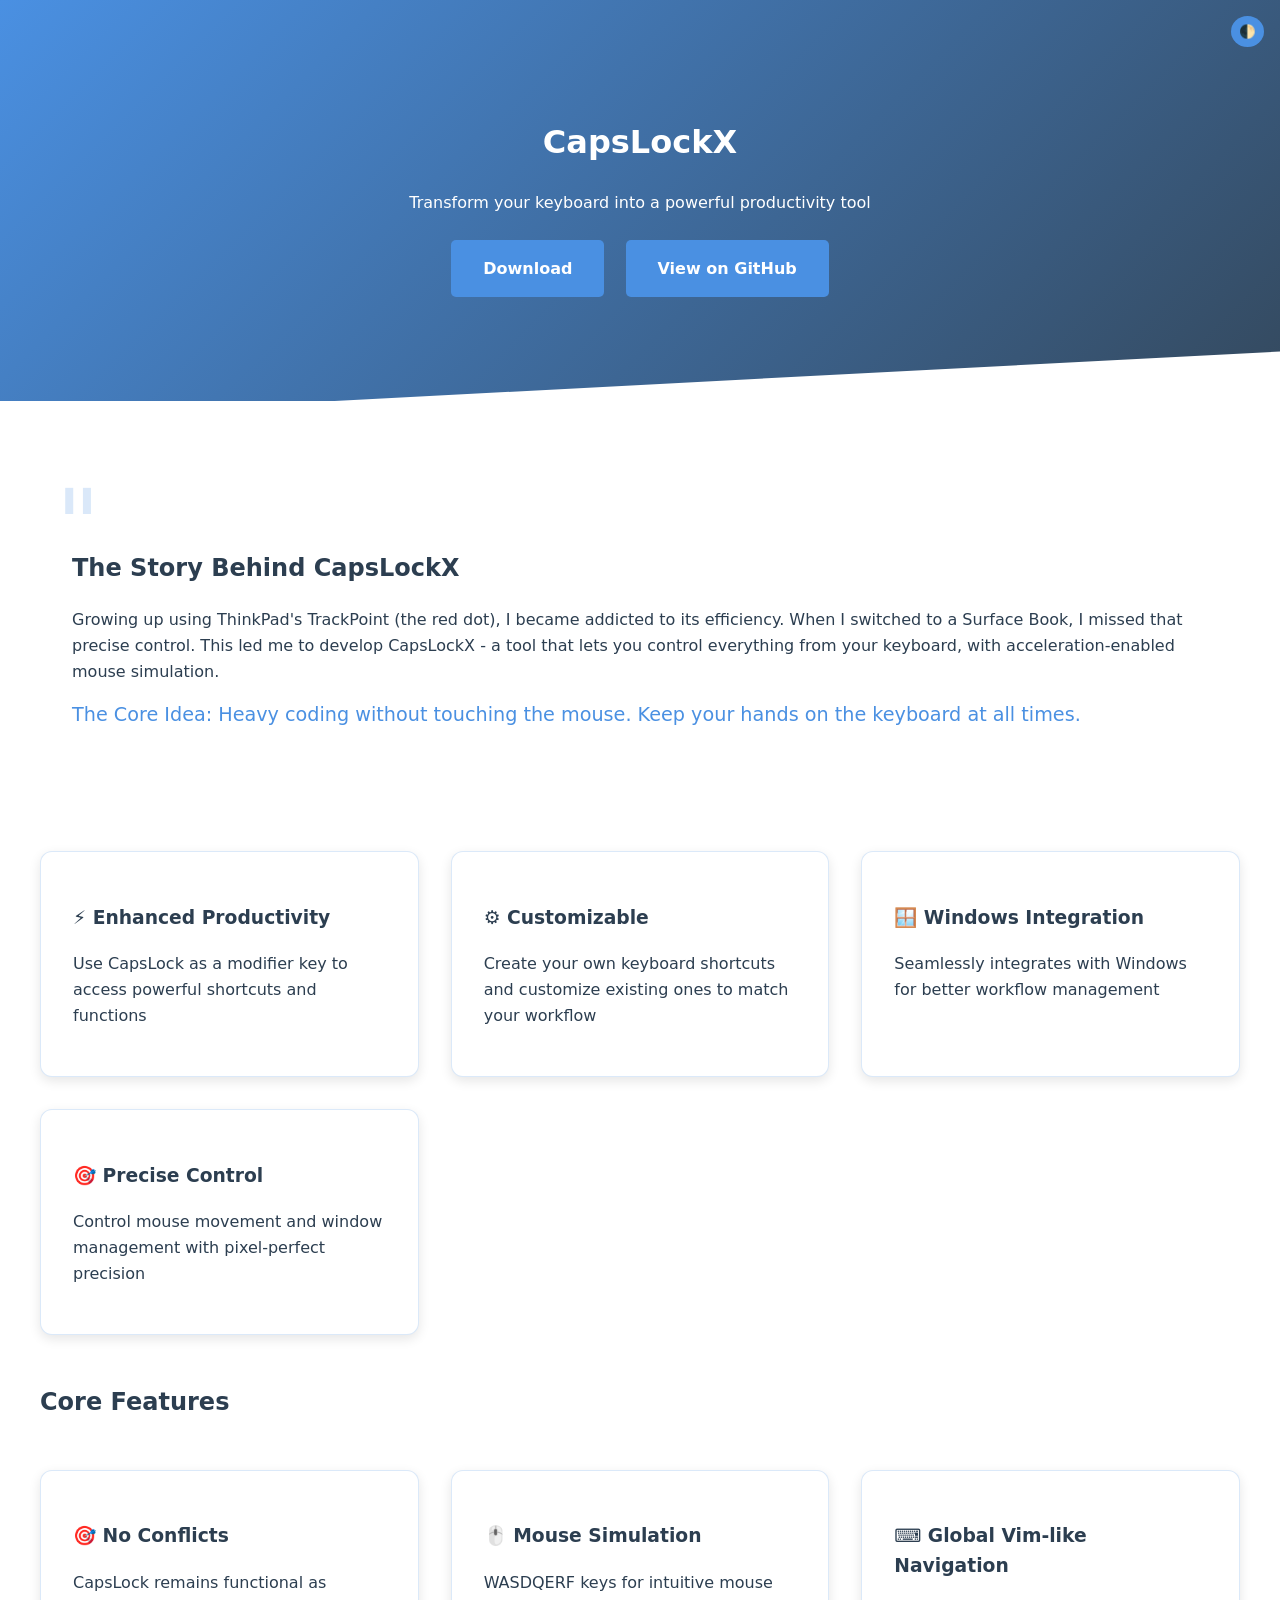
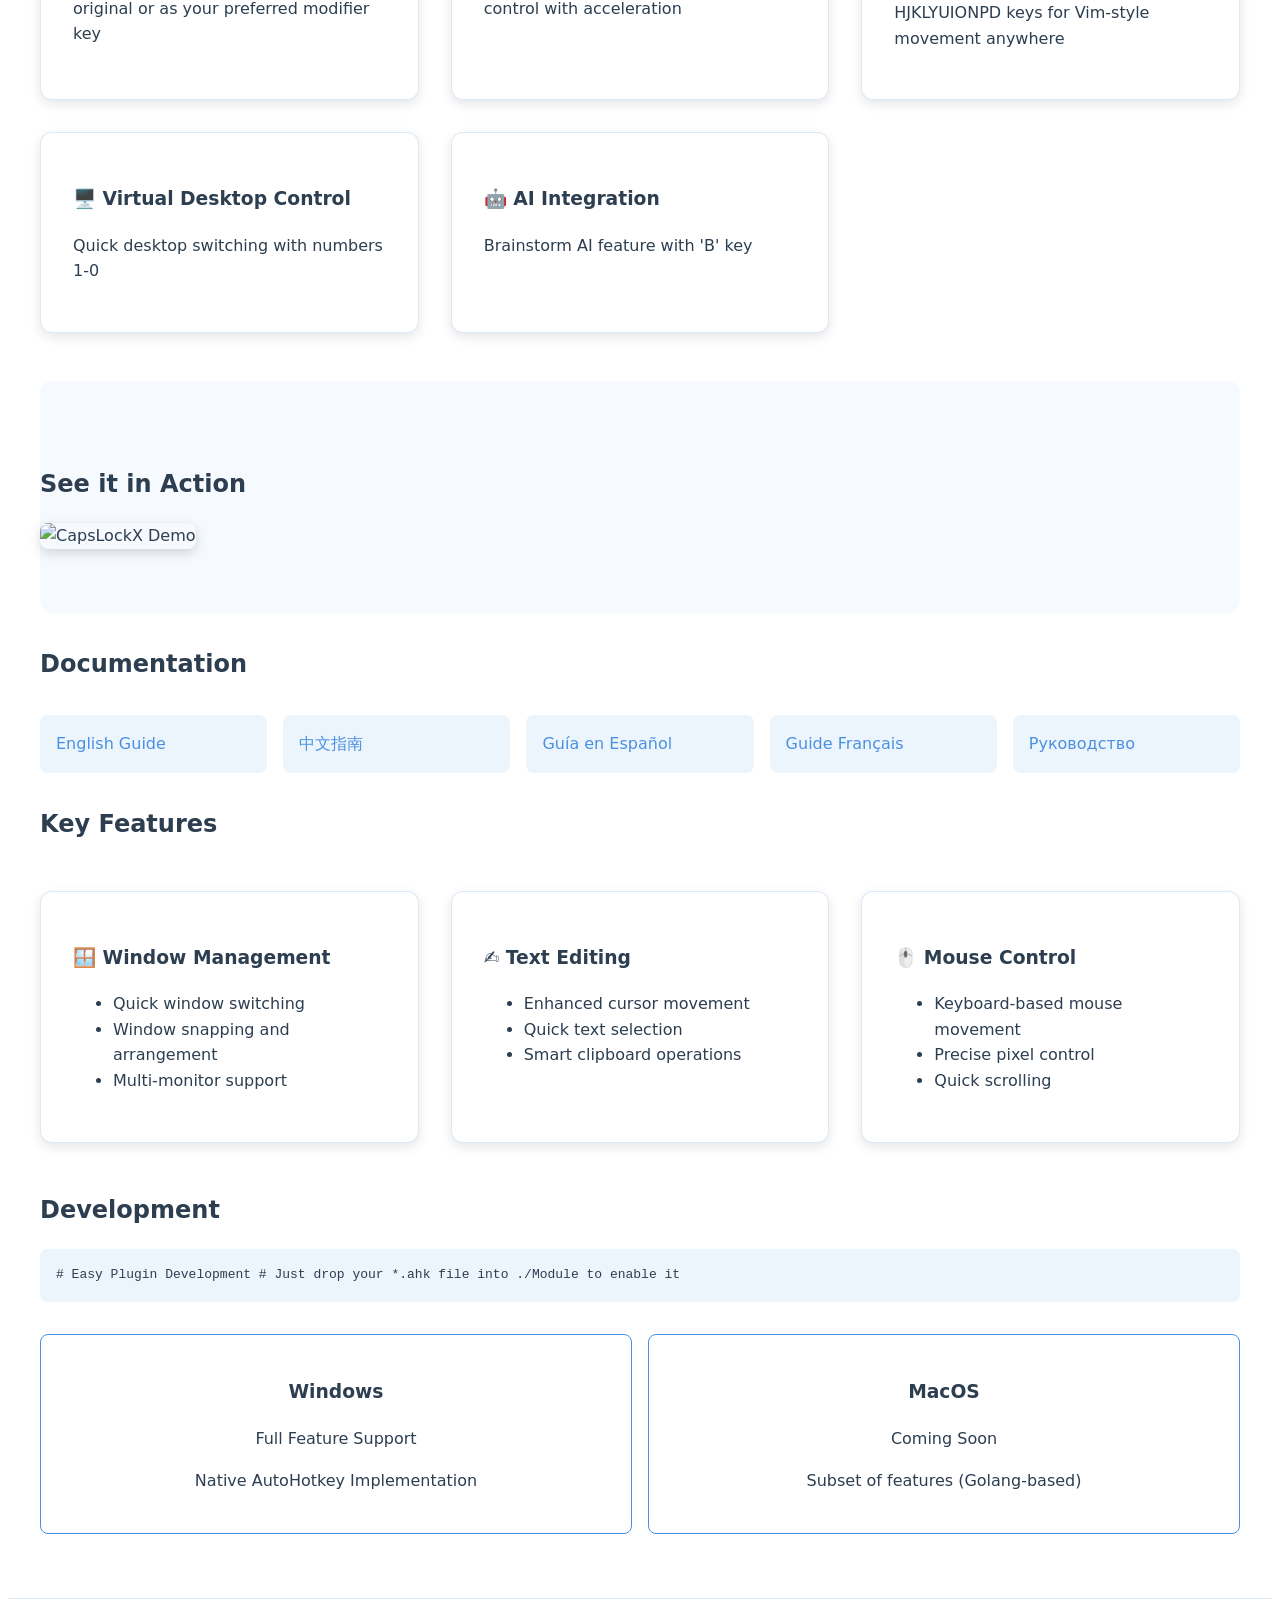
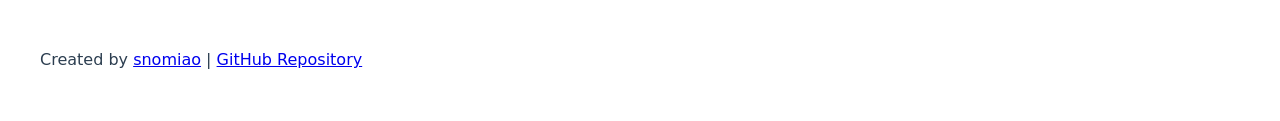
==== index.html @ 9474ce76 "fix(main): slide slide" ====
<!DOCTYPE html>
<html lang="en">
  <head>
    <meta charset="UTF-8" />
    <meta name="viewport" content="width=device-width, initial-scale=1.0" />
    <meta name="description" content="CapsLockX - Transform your keyboard into a powerful productivity tool. Window management, text editing, and mouse control shortcuts." />
    <meta name="keywords" content="CapsLockX, keyboard shortcuts, productivity tool, AutoHotkey, Windows automation" />
    <title>CapsLockX - Ultimate Keyboard Enhancement Tool</title>
    <style>
      :root {
        --primary-color: #4a90e2;
        --dark-color: #2c3e50;
        --light-bg: #ffffff;
        --dark-bg: #1a1a1a;
        --light-text: #2c3e50;
        --dark-text: #ffffff;
      }
      [data-theme="dark"] {
        --primary-color: #64b5f6;
        --bg-color: var(--dark-bg);
        --text-color: var(--dark-text);
      }
      [data-theme="light"] {
        --bg-color: var(--light-bg);
        --text-color: var(--light-text);
      }
      body {
        font-family: "Segoe UI", system-ui, sans-serif;
        line-height: 1.6;
        margin: 0;
        padding: 0;
        color: var(--text-color);
        background: var(--bg-color);
        transition: background-color 0.3s, color 0.3s;
      }
      .theme-toggle {
        position: fixed;
        top: 1rem;
        right: 1rem;
        padding: 0.5rem;
        border-radius: 50%;
        background: var(--primary-color);
        border: none;
        cursor: pointer;
        z-index: 100;
      }
      .hero {
        background: linear-gradient(135deg, var(--primary-color), #34495e);
        color: white;
        padding: 6rem 2rem;
        text-align: center;
        position: relative;
        overflow: hidden;
      }
      .hero::after {
        content: "";
        position: absolute;
        bottom: -5rem;
        left: 0;
        width: 100%;
        height: 6rem;
        background: var(--bg-color);
        transform: skewY(-3deg);
      }
      .container {
        max-width: 1200px;
        margin: 0 auto;
        padding: 2rem;
      }
      .features {
        display: grid;
        grid-template-columns: repeat(auto-fit, minmax(280px, 1fr));
        gap: 2rem;
        margin: 3rem 0;
      }
      .feature-card {
        padding: 2rem;
        border-radius: 12px;
        box-shadow: 0 4px 12px rgba(0, 0, 0, 0.1);
        transition: transform 0.3s ease, box-shadow 0.3s ease;
        background: var(--bg-color);
        border: 1px solid rgba(74, 144, 226, 0.2);
      }
      .feature-card:hover {
        transform: translateY(-5px);
        box-shadow: 0 8px 24px rgba(0, 0, 0, 0.15);
      }
      .cta-button {
        display: inline-block;
        padding: 1rem 2rem;
        background: var(--primary-color);
        color: white;
        text-decoration: none;
        border-radius: 5px;
        font-weight: bold;
        transition: all 0.3s ease;
        margin: 0.5rem;
      }
      .cta-button:hover {
        background: #357abd;
        transform: translateY(-2px);
      }
      .demo-section {
        padding: 4rem 0;
        background: rgba(74, 144, 226, 0.05);
        border-radius: 12px;
        margin: 2rem 0;
      }
      .demo-video {
        max-width: 100%;
        border-radius: 8px;
        box-shadow: 0 4px 12px rgba(0, 0, 0, 0.15);
      }
      .documentation-grid {
        display: grid;
        grid-template-columns: repeat(auto-fit, minmax(200px, 1fr));
        gap: 1rem;
        margin: 2rem 0;
      }
      .doc-link {
        padding: 1rem;
        border-radius: 8px;
        background: rgba(74, 144, 226, 0.1);
        text-decoration: none;
        color: var(--primary-color);
        transition: background 0.3s ease;
      }
      .doc-link:hover {
        background: rgba(74, 144, 226, 0.2);
      }
      footer {
        margin-top: 4rem;
        padding: 2rem 0;
        border-top: 1px solid rgba(74, 144, 226, 0.2);
      }
      @media (max-width: 768px) {
        .hero {
          padding: 4rem 1rem;
        }
        .features {
          grid-template-columns: 1fr;
        }
      }
      .slides-container {
        position: relative;
        height: 100vh;
        overflow: hidden;
        scroll-snap-type: y mandatory;
      }
      
      .slide {
        height: 100vh;
        scroll-snap-align: start;
        display: flex;
        flex-direction: column;
        justify-content: center;
        align-items: center;
        padding: 2rem;
        position: relative;
      }
      
      .story-section {
        background: var(--bg-color);
        padding: 4rem 2rem;
        border-radius: 12px;
        margin: 2rem 0;
        position: relative;
      }
      
      .story-section::before {
        content: '"';
        font-size: 6rem;
        position: absolute;
        top: -1rem;
        left: 1rem;
        color: var(--primary-color);
        opacity: 0.2;
      }

      .platform-support {
        display: grid;
        grid-template-columns: repeat(auto-fit, minmax(200px, 1fr));
        gap: 1rem;
        margin: 2rem 0;
      }

      .platform-card {
        padding: 1.5rem;
        border-radius: 8px;
        border: 1px solid var(--primary-color);
        text-align: center;
      }

      .feature-highlight {
        font-size: 1.2rem;
        color: var(--primary-color);
        margin: 0.5rem 0;
      }

      .code-snippet {
        background: rgba(74, 144, 226, 0.1);
        padding: 1rem;
        border-radius: 8px;
        font-family: monospace;
        margin: 1rem 0;
      }
    </style>
  </head>
  <body data-theme="light">
    <button class="theme-toggle" onclick="toggleTheme()">🌓</button>
    
    <div class="hero">
      <h1>CapsLockX</h1>
      <p>Transform your keyboard into a powerful productivity tool</p>
      <div>
        <a href="https://github.com/snomiao/CapsLockX/releases/latest" class="cta-button">Download</a>
        <a href="https://github.com/snomiao/CapsLockX" class="cta-button">View on GitHub</a>
      </div>
    </div>

    <div class="container">
      <section class="story-section">
        <h2>The Story Behind CapsLockX</h2>
        <p>Growing up using ThinkPad's TrackPoint (the red dot), I became addicted to its efficiency. When I switched to a Surface Book, I missed that precise control. This led me to develop CapsLockX - a tool that lets you control everything from your keyboard, with acceleration-enabled mouse simulation.</p>
        <div class="feature-highlight">The Core Idea: Heavy coding without touching the mouse. Keep your hands on the keyboard at all times.</div>
      </section>

      <div class="features">
        <div class="feature-card">
          <h3>⚡ Enhanced Productivity</h3>
          <p>Use CapsLock as a modifier key to access powerful shortcuts and functions</p>
        </div>
        <div class="feature-card">
          <h3>⚙️ Customizable</h3>
          <p>Create your own keyboard shortcuts and customize existing ones to match your workflow</p>
        </div>
        <div class="feature-card">
          <h3>🪟 Windows Integration</h3>
          <p>Seamlessly integrates with Windows for better workflow management</p>
        </div>
        <div class="feature-card">
          <h3>🎯 Precise Control</h3>
          <p>Control mouse movement and window management with pixel-perfect precision</p>
        </div>
      </div>

      <section>
        <h2>Core Features</h2>
        <div class="features">
          <div class="feature-card">
            <h3>🎯 No Conflicts</h3>
            <p>CapsLock remains functional as original or as your preferred modifier key</p>
          </div>
          <div class="feature-card">
            <h3>🖱️ Mouse Simulation</h3>
            <p>WASDQERF keys for intuitive mouse control with acceleration</p>
          </div>
          <div class="feature-card">
            <h3>⌨️ Global Vim-like Navigation</h3>
            <p>HJKLYUIONPD keys for Vim-style movement anywhere</p>
          </div>
          <div class="feature-card">
            <h3>🖥️ Virtual Desktop Control</h3>
            <p>Quick desktop switching with numbers 1-0</p>
          </div>
          <div class="feature-card">
            <h3>🤖 AI Integration</h3>
            <p>Brainstorm AI feature with 'B' key</p>
          </div>
        </div>
      </section>

      <section class="demo-section">
        <h2>See it in Action</h2>
        <img src="Modules/02-插件-窗口增强_Alt+Tab+WASD管理窗口.gif" alt="CapsLockX Demo" class="demo-video">
      </section>

      <section>
        <h2>Documentation</h2>
        <div class="documentation-grid">
          <a href="docs/README.en.md" class="doc-link">English Guide</a>
          <a href="docs/README.zh.md" class="doc-link">中文指南</a>
          <a href="docs/README.es.md" class="doc-link">Guía en Español</a>
          <a href="docs/README.fr.md" class="doc-link">Guide Français</a>
          <a href="docs/README.ru.md" class="doc-link">Руководство</a>
        </div>
      </section>

      <section>
        <h2>Key Features</h2>
        <div class="features">
          <div class="feature-card">
            <h3>🪟 Window Management</h3>
            <ul>
              <li>Quick window switching</li>
              <li>Window snapping and arrangement</li>
              <li>Multi-monitor support</li>
            </ul>
          </div>
          <div class="feature-card">
            <h3>✍️ Text Editing</h3>
            <ul>
              <li>Enhanced cursor movement</li>
              <li>Quick text selection</li>
              <li>Smart clipboard operations</li>
            </ul>
          </div>
          <div class="feature-card">
            <h3>🖱️ Mouse Control</h3>
            <ul>
              <li>Keyboard-based mouse movement</li>
              <li>Precise pixel control</li>
              <li>Quick scrolling</li>
            </ul>
          </div>
        </div>
      </section>

      <section>
        <h2>Development</h2>
        <div class="code-snippet">
          # Easy Plugin Development
          # Just drop your *.ahk file into ./Module to enable it
        </div>
        
        <div class="platform-support">
          <div class="platform-card">
            <h3>Windows</h3>
            <p>Full Feature Support</p>
            <p>Native AutoHotkey Implementation</p>
          </div>
          <div class="platform-card">
            <h3>MacOS</h3>
            <p>Coming Soon</p>
            <p>Subset of features (Golang-based)</p>
          </div>
        </div>
      </section>
    </div>

    <footer class="container">
      <p>
        Created by <a href="https://github.com/snomiao">snomiao</a> |
        <a href="https://github.com/snomiao/CapsLockX">GitHub Repository</a>
      </p>
    </footer>

    <script>
      function toggleTheme() {
        const body = document.body;
        const currentTheme = body.getAttribute('data-theme');
        const newTheme = currentTheme === 'light' ? 'dark' : 'light';
        body.setAttribute('data-theme', newTheme);
      }

      // Add smooth scrolling for slide navigation
      document.querySelectorAll('a[href^="#"]').forEach(anchor => {
        anchor.addEventListener('click', function (e) {
          e.preventDefault();
          document.querySelector(this.getAttribute('href')).scrollIntoView({
            behavior: 'smooth'
          });
        });
      });
    </script>
  </body>
</html>
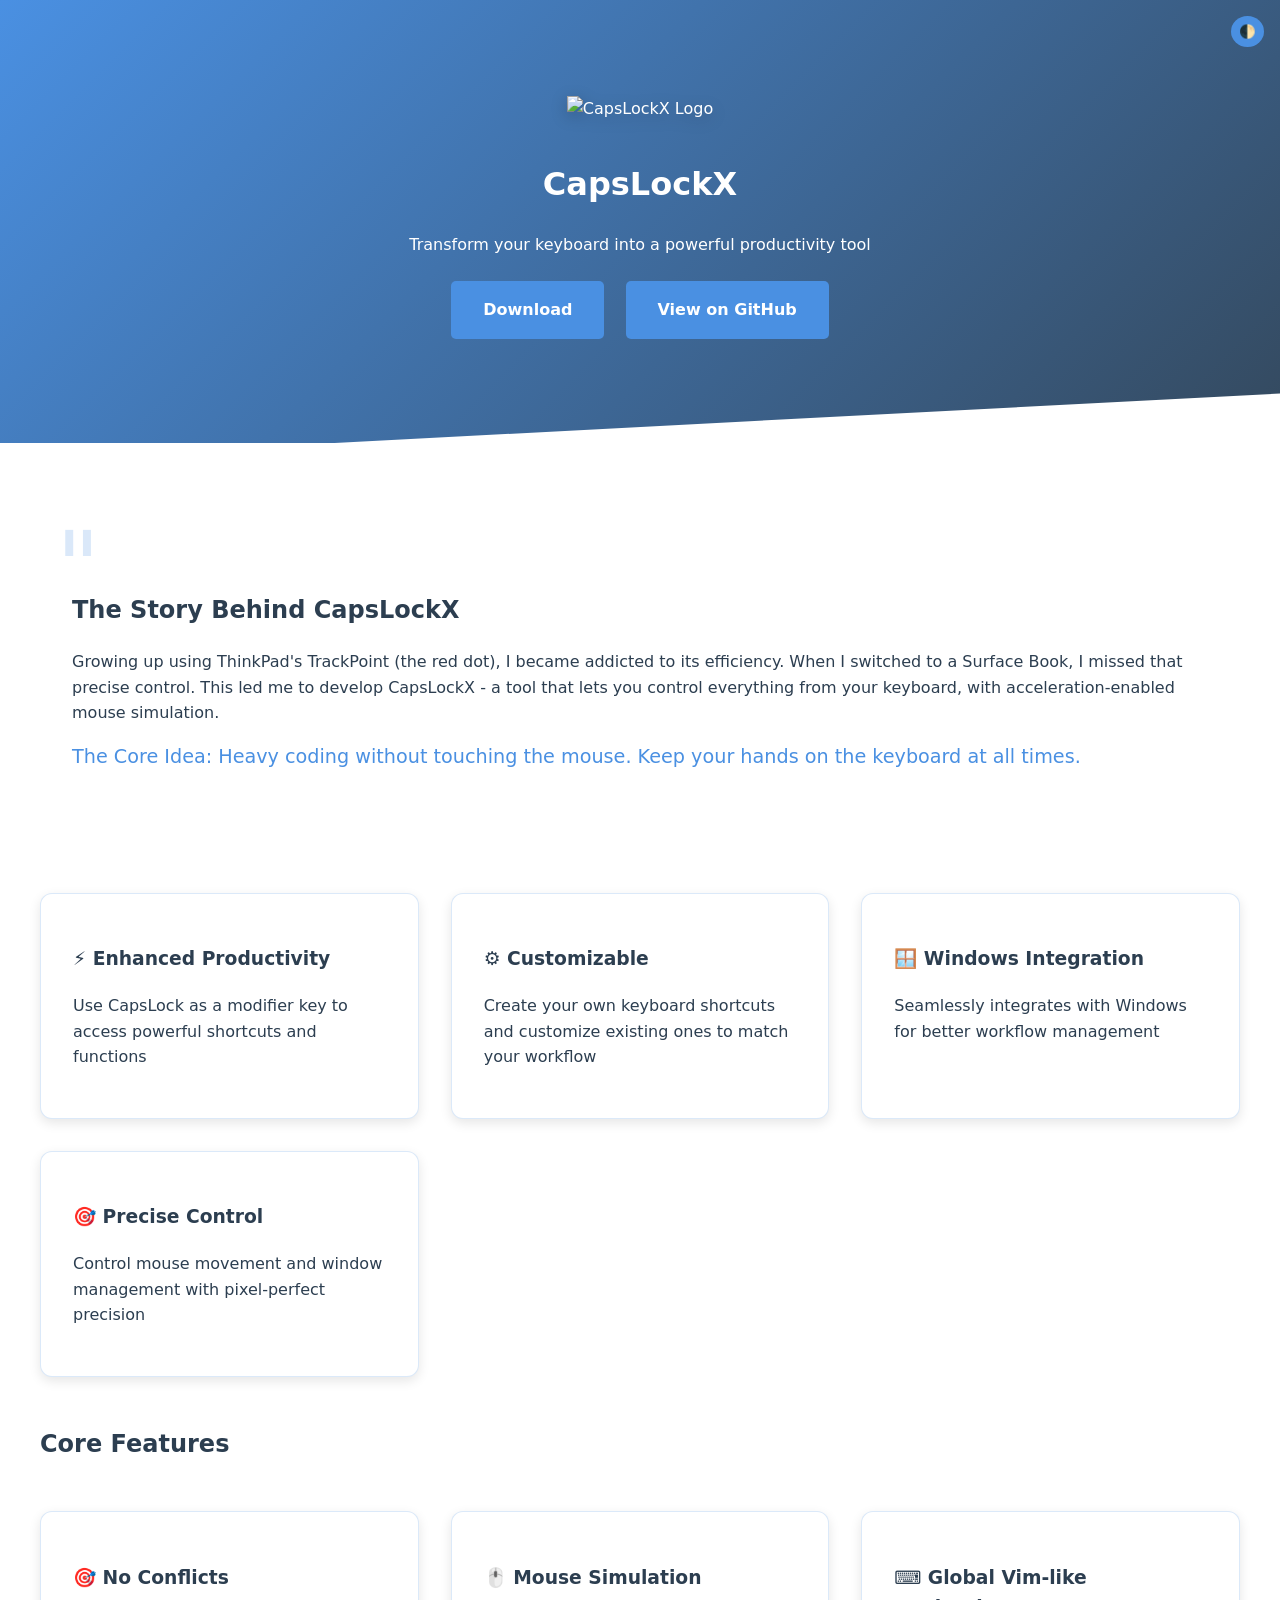
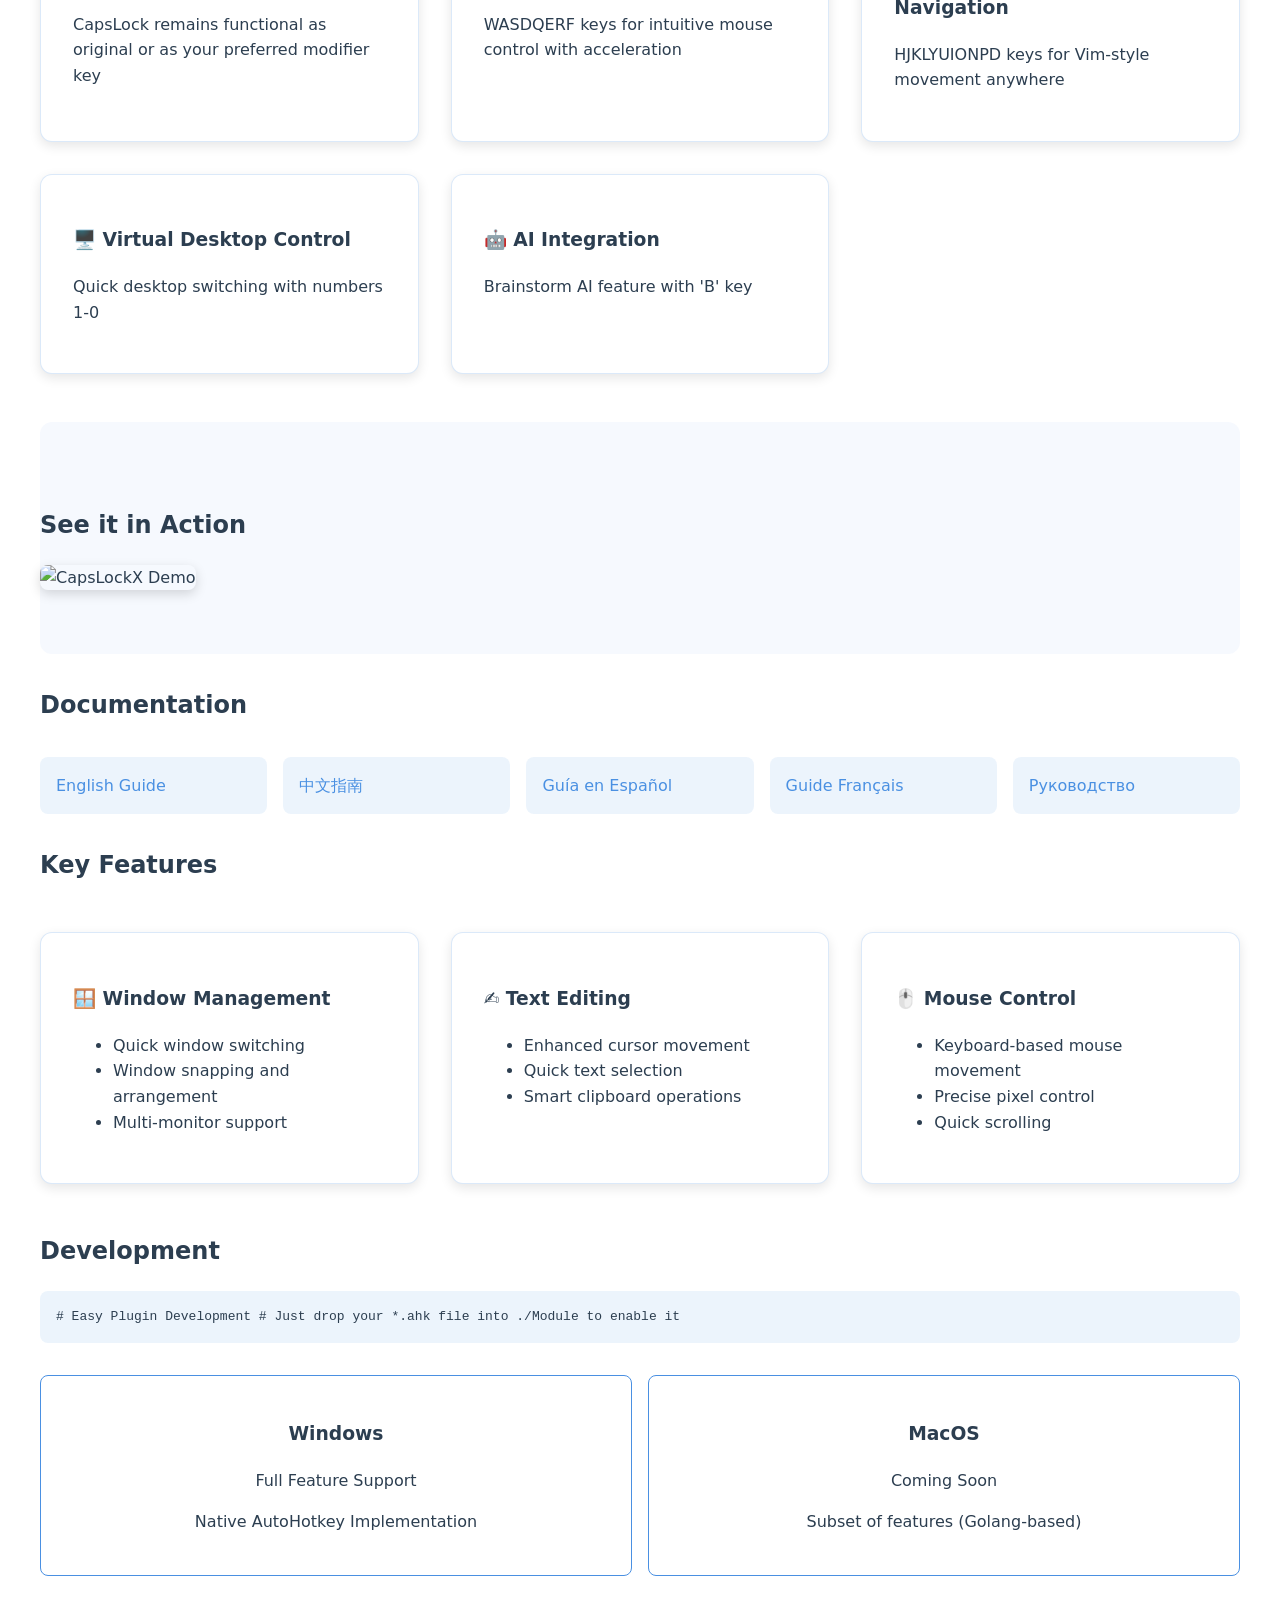
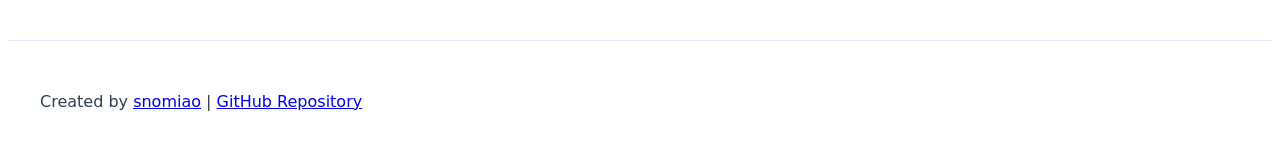
==== commit d43cdc27: "fix(main): add logo add logo" ====
--- a/index.html
+++ b/index.html
@@ -52,6 +52,16 @@
         position: relative;
         overflow: hidden;
       }
+      .hero-logo {
+        width: 120px;
+        height: 120px;
+        margin-bottom: 1rem;
+        filter: drop-shadow(0 4px 8px rgba(0, 0, 0, 0.2));
+        transition: transform 0.3s ease;
+      }
+      .hero-logo:hover {
+        transform: scale(1.1);
+      }
       .hero::after {
         content: "";
         position: absolute;
@@ -210,11 +220,12 @@
     <button class="theme-toggle" onclick="toggleTheme()">🌓</button>
     
     <div class="hero">
+      <img src="CapsLockX/Data/XIconBlue.png" alt="CapsLockX Logo" class="hero-logo">
       <h1>CapsLockX</h1>
       <p>Transform your keyboard into a powerful productivity tool</p>
       <div>
-        <a href="https://github.com/snomiao/CapsLockX/releases/latest" class="cta-button">Download</a>
-        <a href="https://github.com/snomiao/CapsLockX" class="cta-button">View on GitHub</a>
+        <a href="https://github.com/snolab/CapsLockX/releases/latest" class="cta-button">Download</a>
+        <a href="https://github.com/snolab/CapsLockX" class="cta-button">View on GitHub</a>
       </div>
     </div>
 
@@ -278,11 +289,11 @@
       <section>
         <h2>Documentation</h2>
         <div class="documentation-grid">
-          <a href="docs/README.en.md" class="doc-link">English Guide</a>
-          <a href="docs/README.zh.md" class="doc-link">中文指南</a>
-          <a href="docs/README.es.md" class="doc-link">Guía en Español</a>
-          <a href="docs/README.fr.md" class="doc-link">Guide Français</a>
-          <a href="docs/README.ru.md" class="doc-link">Руководство</a>
+          <a href="https://snolab.github.io/CapsLockX/#/./README.en" class="doc-link">English Guide</a>
+          <a href="https://snolab.github.io/CapsLockX/#/./README.zh" class="doc-link">中文指南</a>
+          <a href="https://snolab.github.io/CapsLockX/#/./README.es" class="doc-link">Guía en Español</a>
+          <a href="https://snolab.github.io/CapsLockX/#/./README.fr" class="doc-link">Guide Français</a>
+          <a href="https://snolab.github.io/CapsLockX/#/./README.ru" class="doc-link">Руководство</a>
         </div>
       </section>
 
@@ -341,7 +352,7 @@
     <footer class="container">
       <p>
         Created by <a href="https://github.com/snomiao">snomiao</a> |
-        <a href="https://github.com/snomiao/CapsLockX">GitHub Repository</a>
+        <a href="https://github.com/snolab/CapsLockX">GitHub Repository</a>
       </p>
     </footer>
 
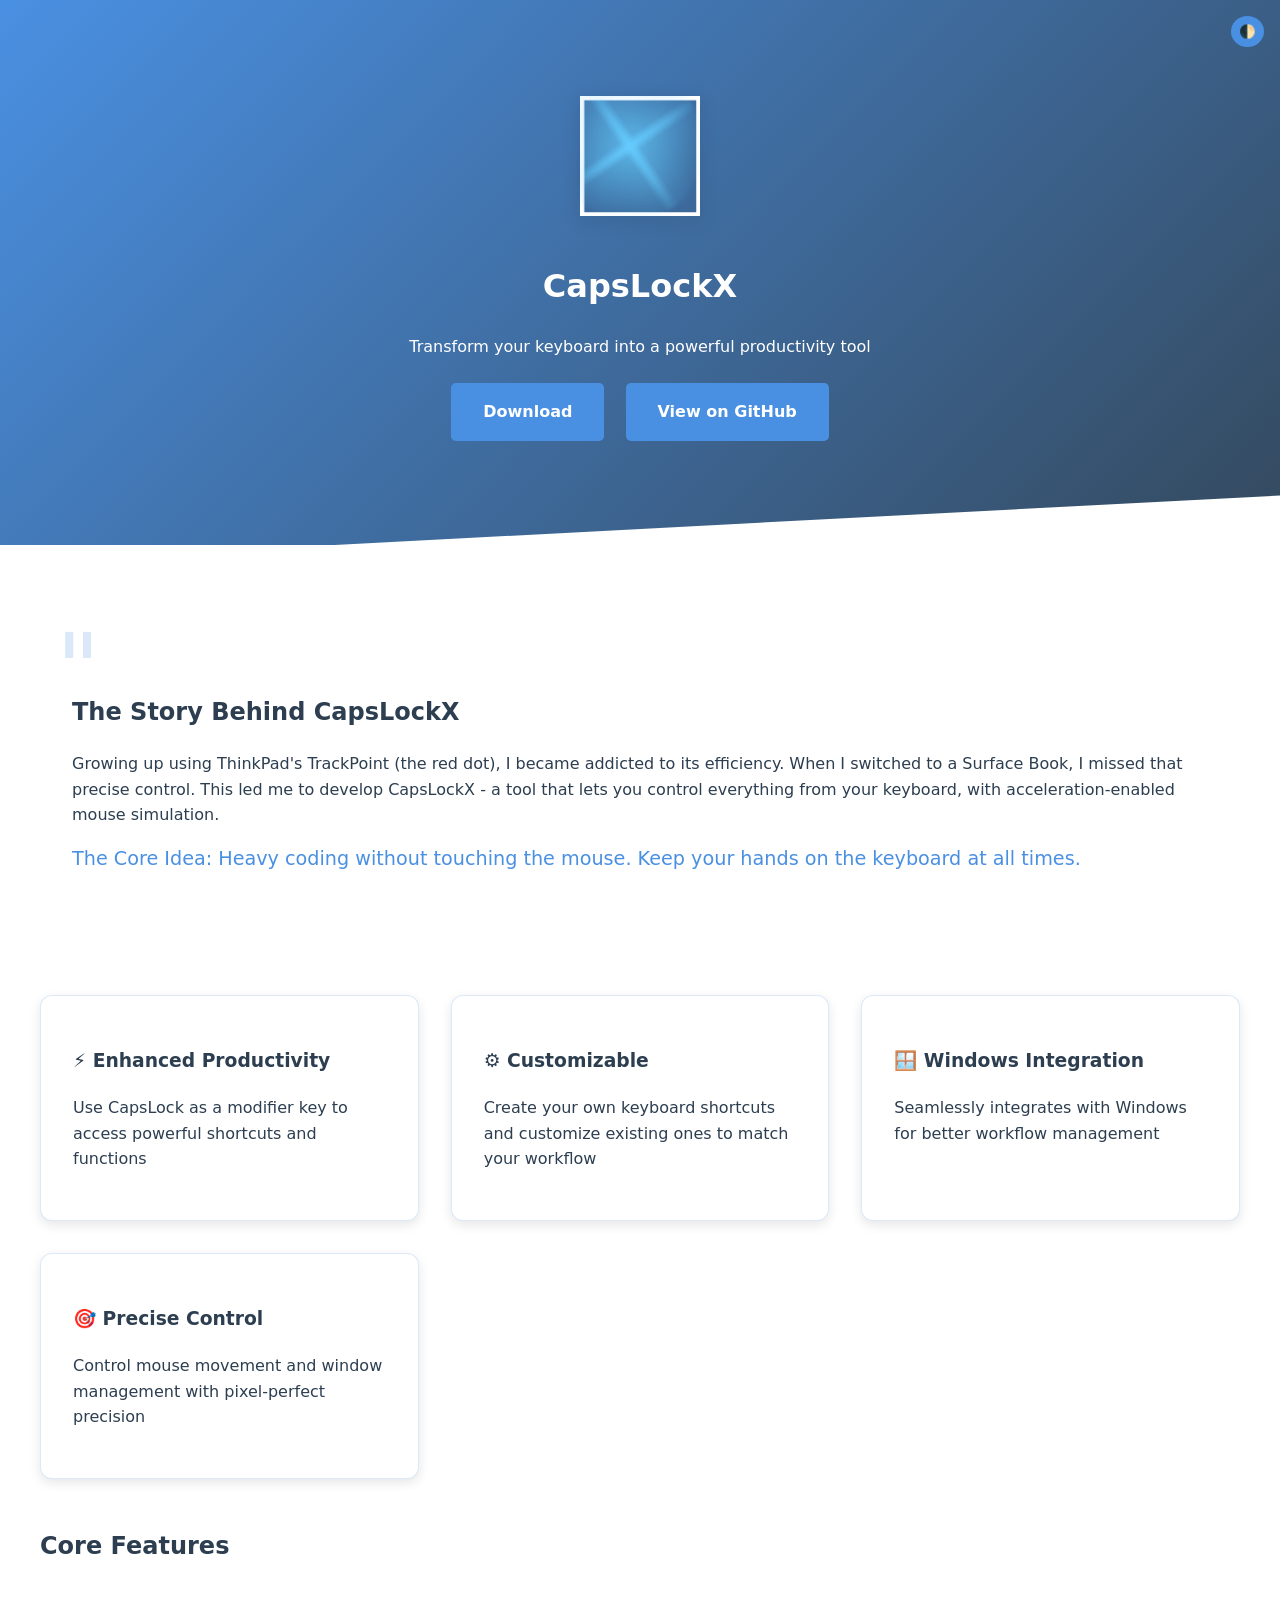
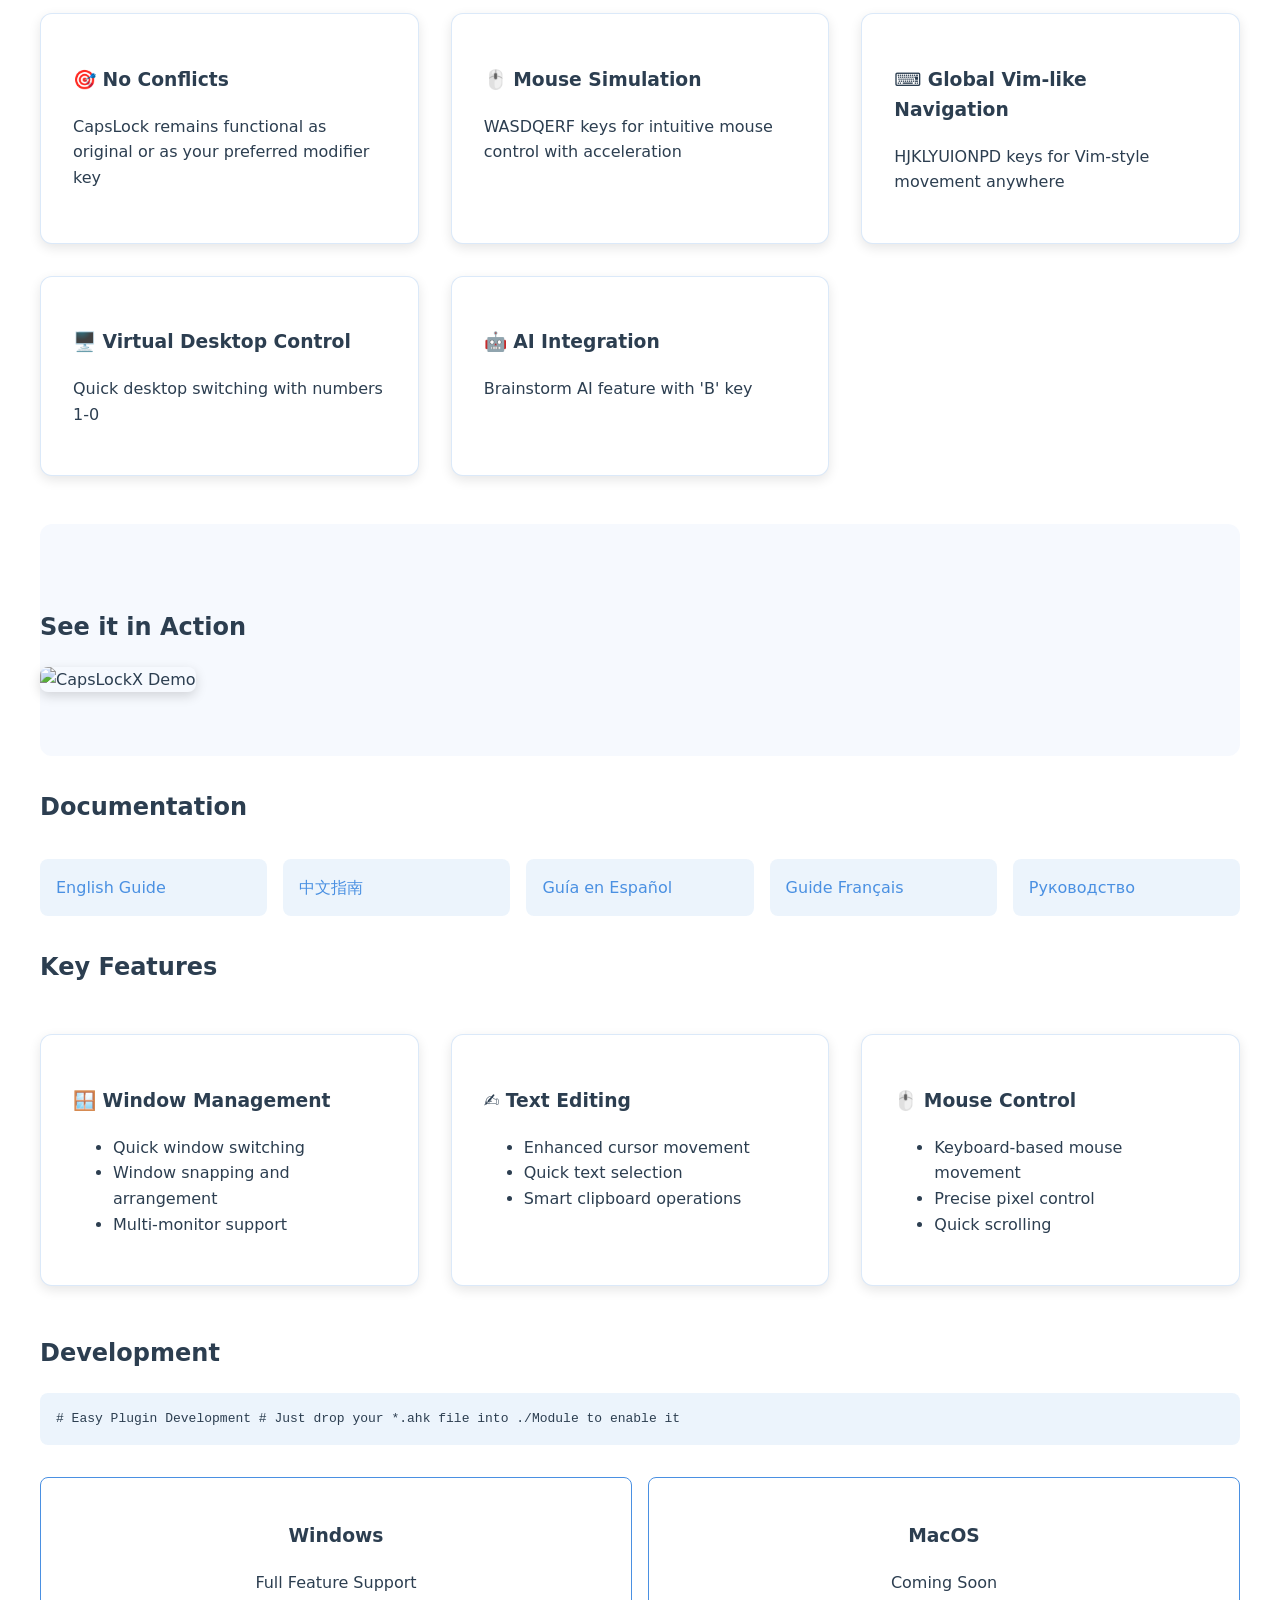
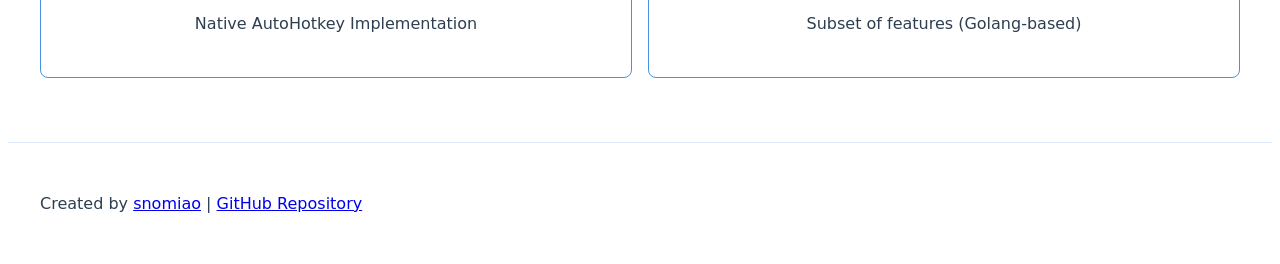
==== commit 003478ef: "use favicon.png" ====
--- a/index.html
+++ b/index.html
@@ -6,6 +6,7 @@
     <meta name="description" content="CapsLockX - Transform your keyboard into a powerful productivity tool. Window management, text editing, and mouse control shortcuts." />
     <meta name="keywords" content="CapsLockX, keyboard shortcuts, productivity tool, AutoHotkey, Windows automation" />
     <title>CapsLockX - Ultimate Keyboard Enhancement Tool</title>
+    <link rel="icon" type="image/png" href="favicon.png" />
     <style>
       :root {
         --primary-color: #4a90e2;
@@ -220,7 +221,7 @@
     <button class="theme-toggle" onclick="toggleTheme()">🌓</button>
     
     <div class="hero">
-      <img src="CapsLockX/Data/XIconBlue.png" alt="CapsLockX Logo" class="hero-logo">
+      <img src="favicon.png" alt="CapsLockX Logo" class="hero-logo">
       <h1>CapsLockX</h1>
       <p>Transform your keyboard into a powerful productivity tool</p>
       <div>
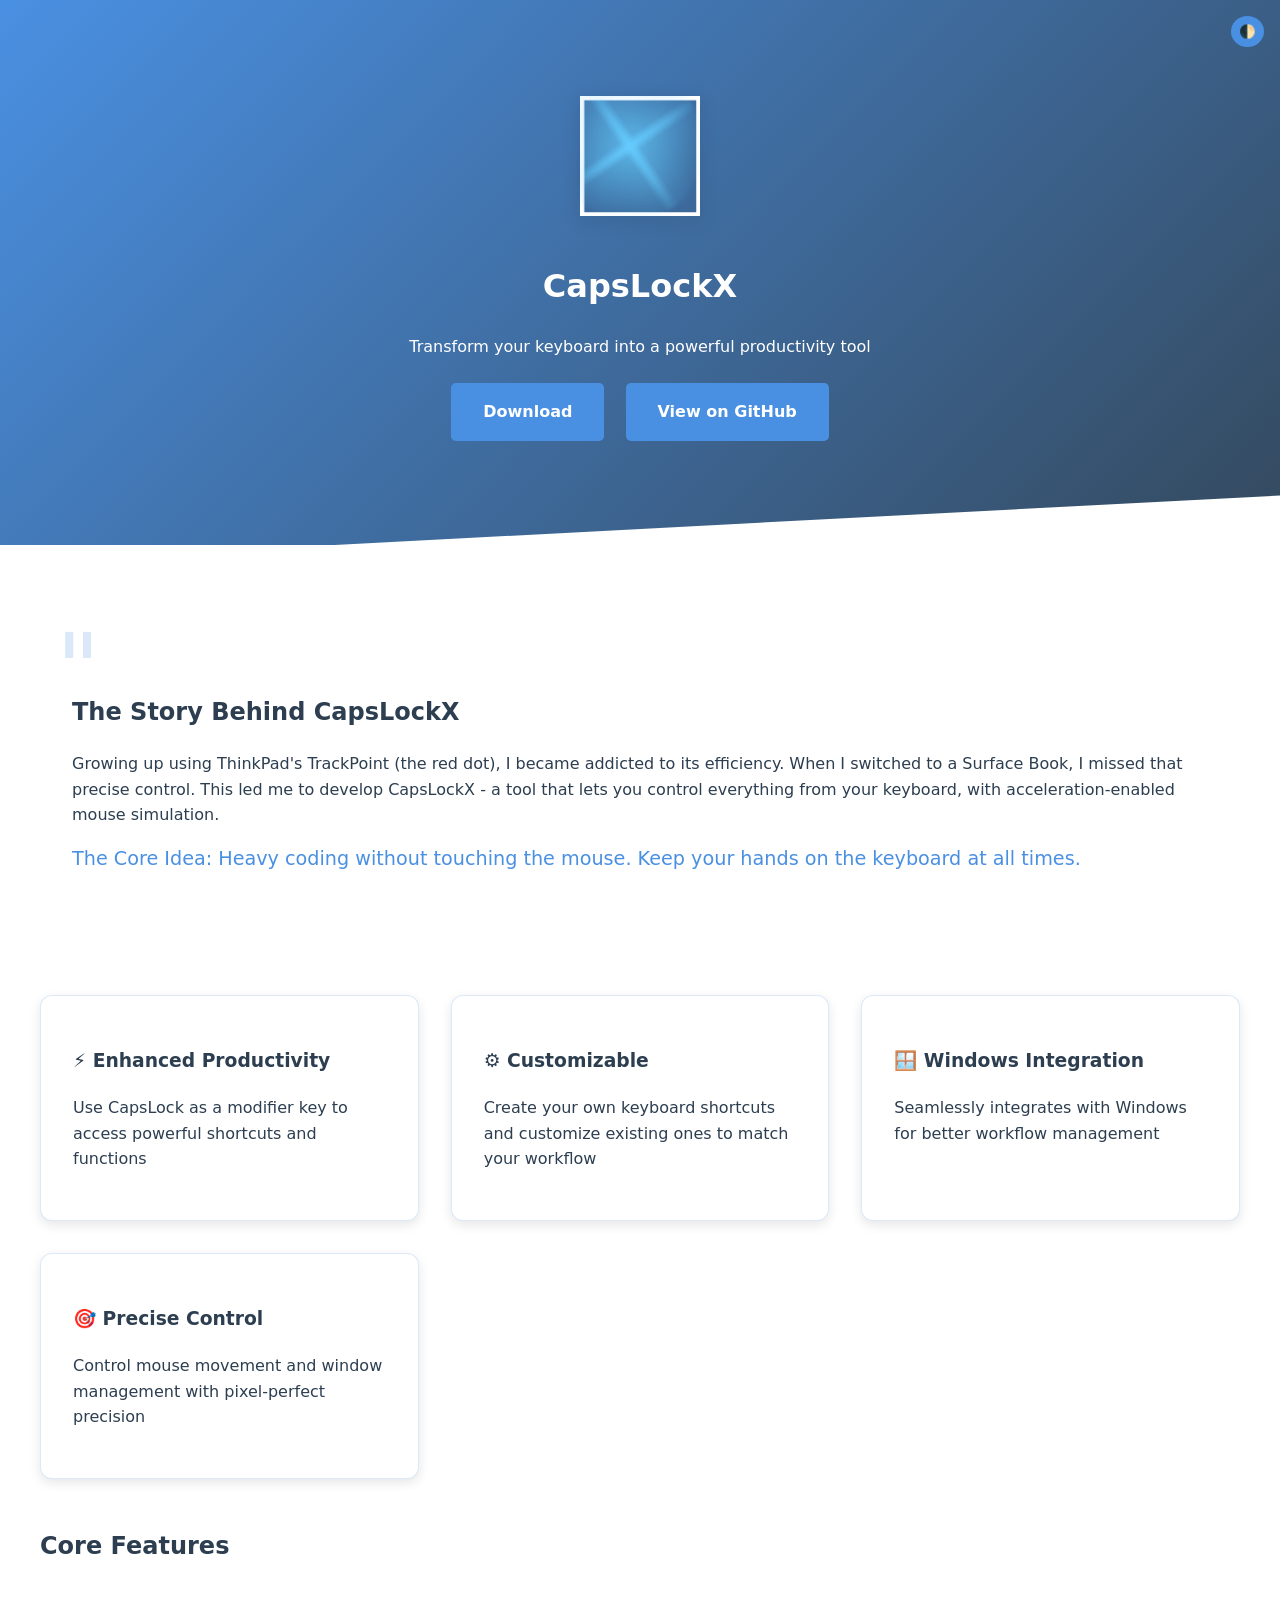
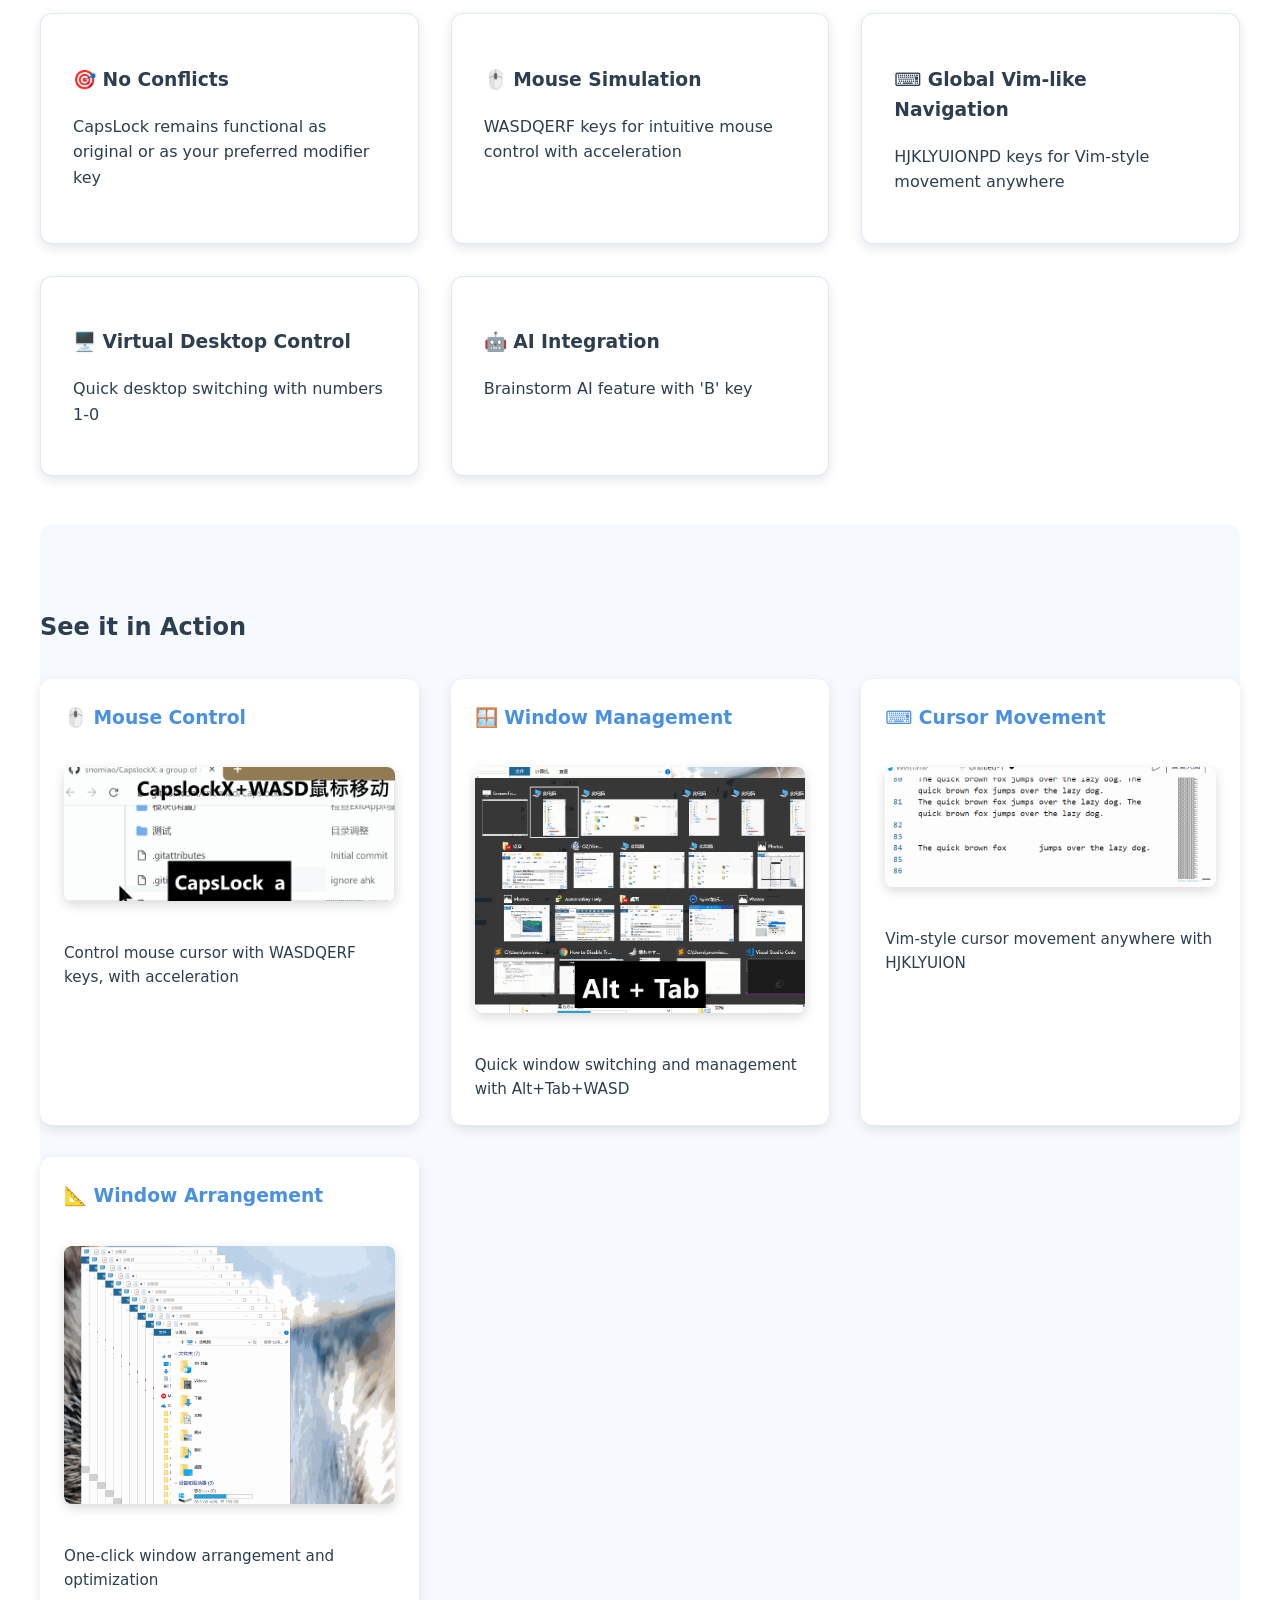
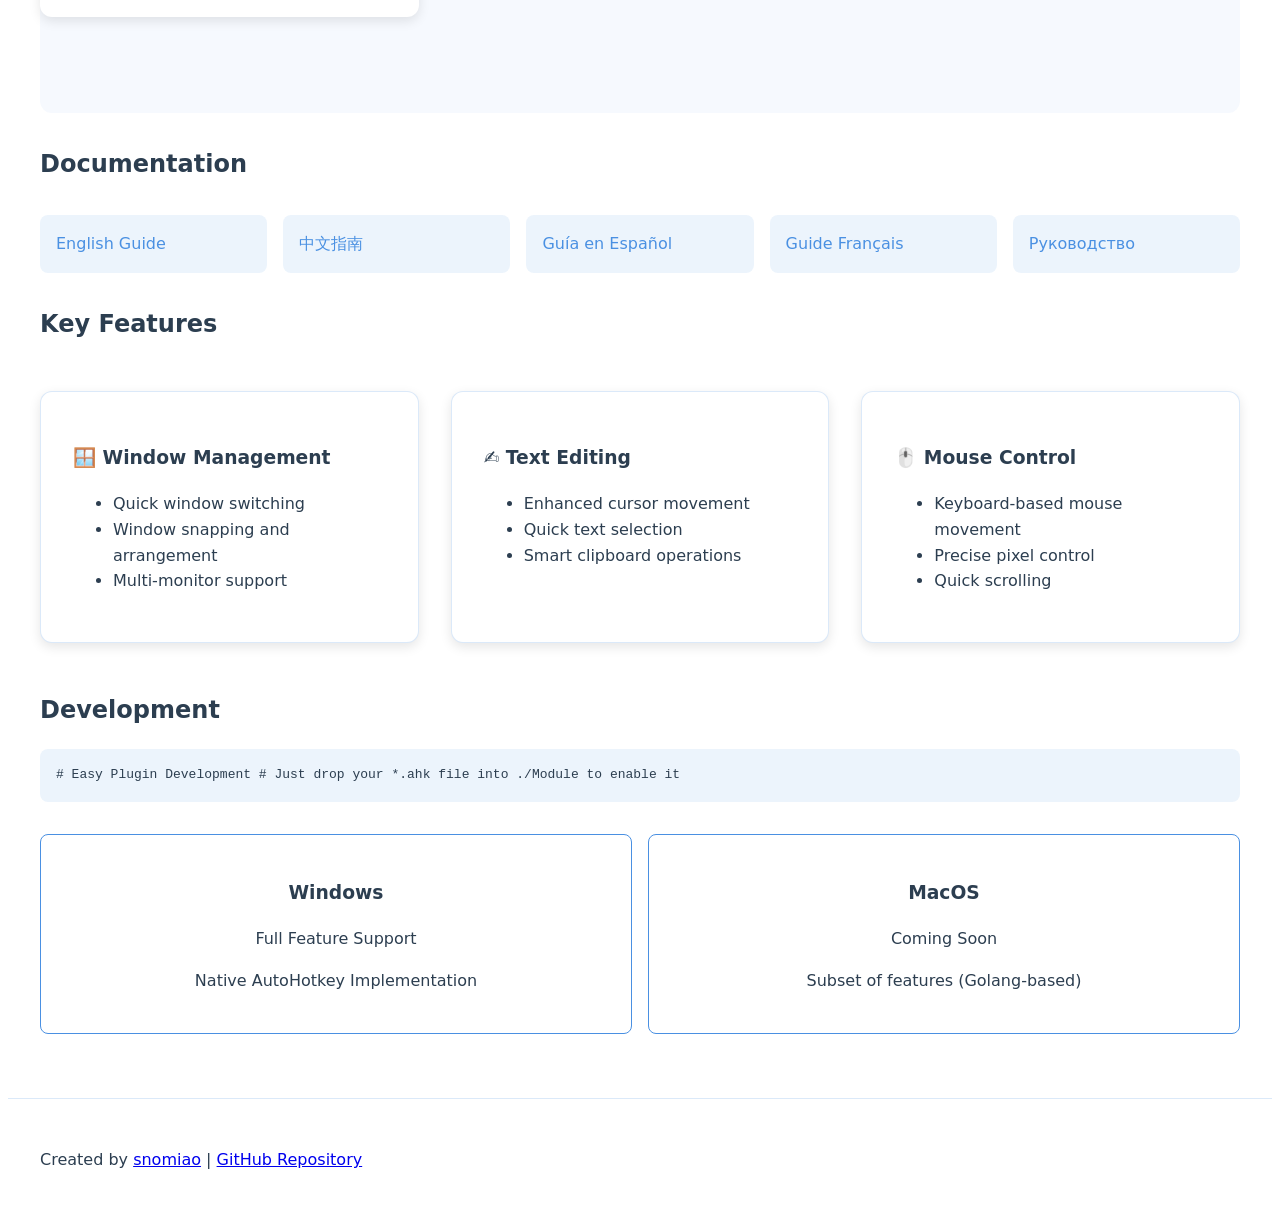
==== commit a3e6063b: "fix(main): gifs gifs" ====
--- a/index.html
+++ b/index.html
@@ -117,10 +117,31 @@
         border-radius: 12px;
         margin: 2rem 0;
       }
+      .demo-grid {
+        display: grid;
+        grid-template-columns: repeat(auto-fit, minmax(300px, 1fr));
+        gap: 2rem;
+        margin: 2rem 0;
+      }
+      .demo-item {
+        background: var(--bg-color);
+        padding: 1.5rem;
+        border-radius: 12px;
+        box-shadow: 0 4px 12px rgba(0, 0, 0, 0.1);
+      }
+      .demo-item h3 {
+        margin-top: 0;
+        color: var(--primary-color);
+      }
       .demo-video {
-        max-width: 100%;
+        width: 100%;
         border-radius: 8px;
         box-shadow: 0 4px 12px rgba(0, 0, 0, 0.15);
+        margin: 1rem 0;
+      }
+      .demo-item p {
+        margin: 1rem 0 0;
+        font-size: 0.95rem;
       }
       .documentation-grid {
         display: grid;
@@ -284,7 +305,28 @@
 
       <section class="demo-section">
         <h2>See it in Action</h2>
-        <img src="Modules/02-插件-窗口增强_Alt+Tab+WASD管理窗口.gif" alt="CapsLockX Demo" class="demo-video">
+        <div class="demo-grid">
+          <div class="demo-item">
+            <h3>🖱️ Mouse Control</h3>
+            <img src="mouse-control.gif" alt="Mouse Control Demo" class="demo-video" loading="lazy">
+            <p>Control mouse cursor with WASDQERF keys, with acceleration</p>
+          </div>
+          <div class="demo-item">
+            <h3>🪟 Window Management</h3>
+            <img src="window-management.gif" alt="Window Management Demo" class="demo-video" loading="lazy">
+            <p>Quick window switching and management with Alt+Tab+WASD</p>
+          </div>
+          <div class="demo-item">
+            <h3>⌨️ Cursor Movement</h3>
+            <img src="cursor-movement.gif" alt="Cursor Movement Demo" class="demo-video" loading="lazy">
+            <p>Vim-style cursor movement anywhere with HJKLYUION</p>
+          </div>
+          <div class="demo-item">
+            <h3>📐 Window Arrangement</h3>
+            <img src="window-arrange.gif" alt="Window Arrangement Demo" class="demo-video" loading="lazy">
+            <p>One-click window arrangement and optimization</p>
+          </div>
+        </div>
       </section>
 
       <section>
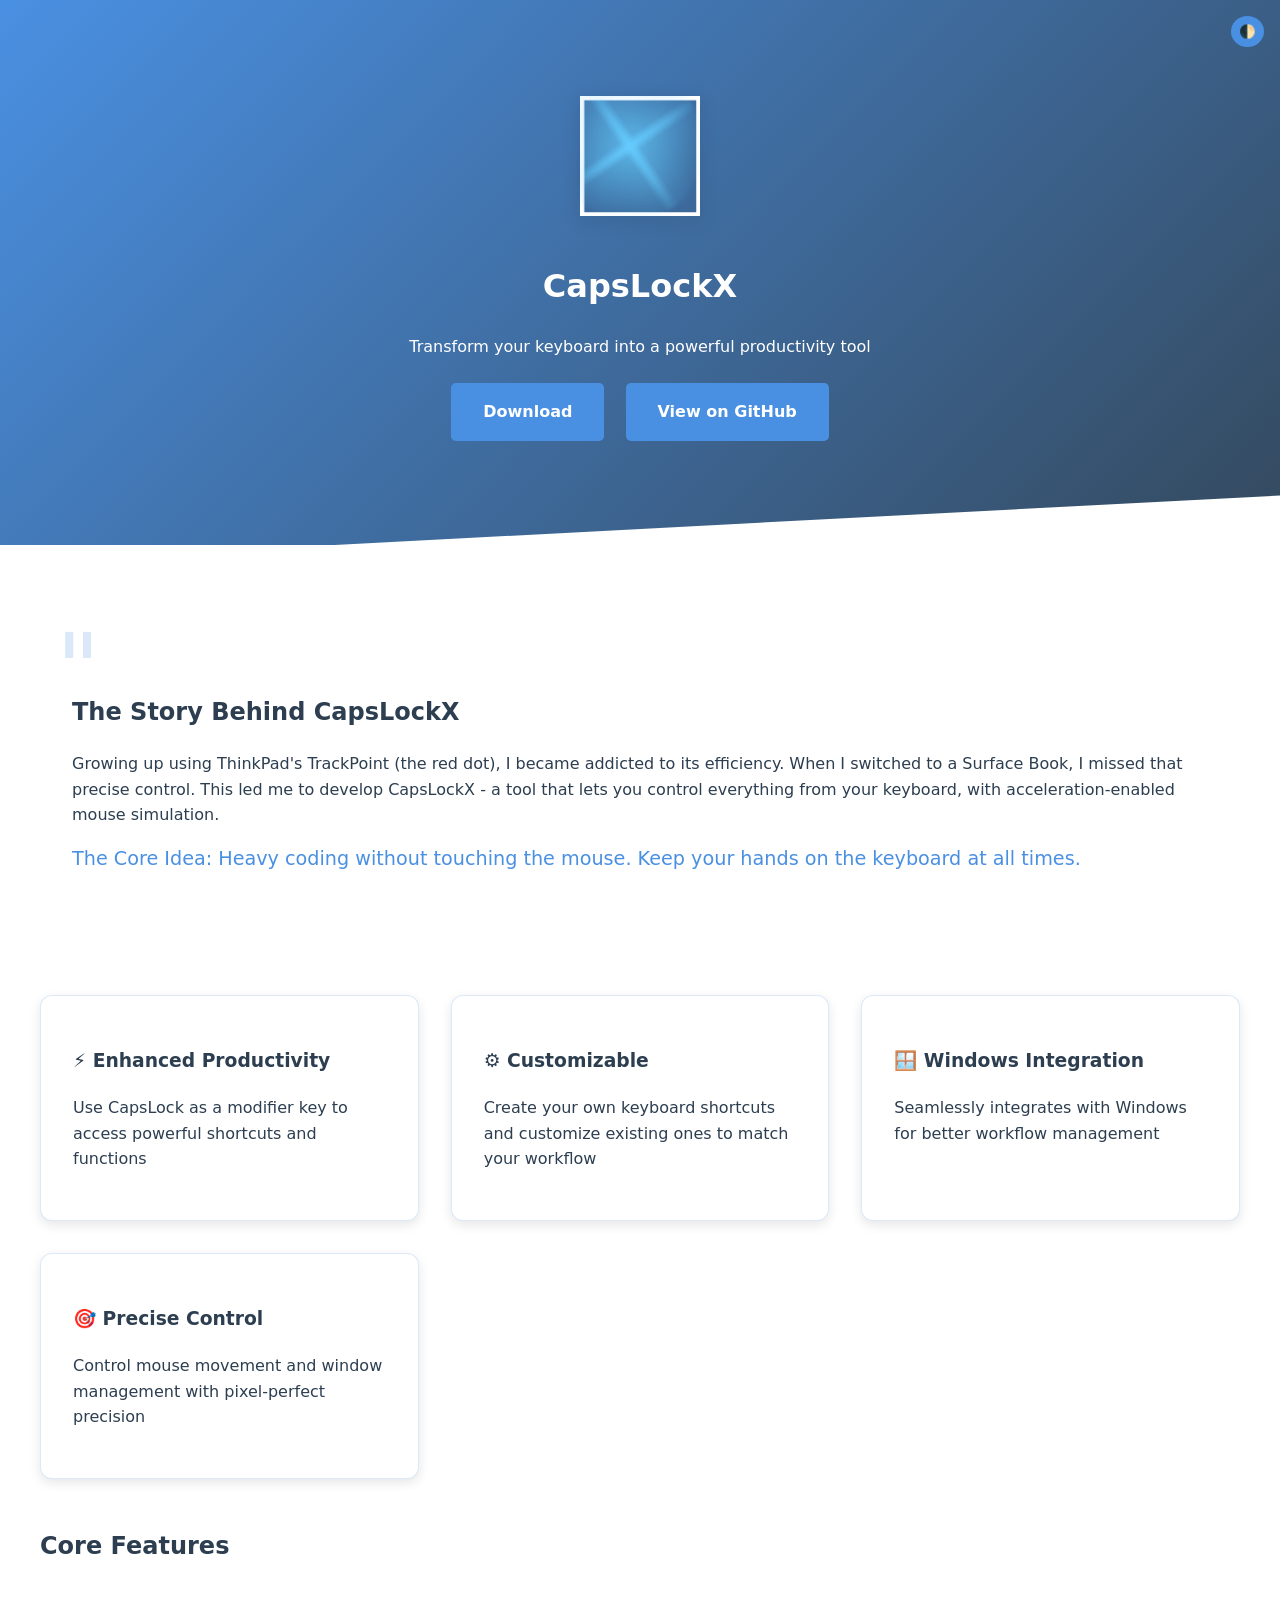
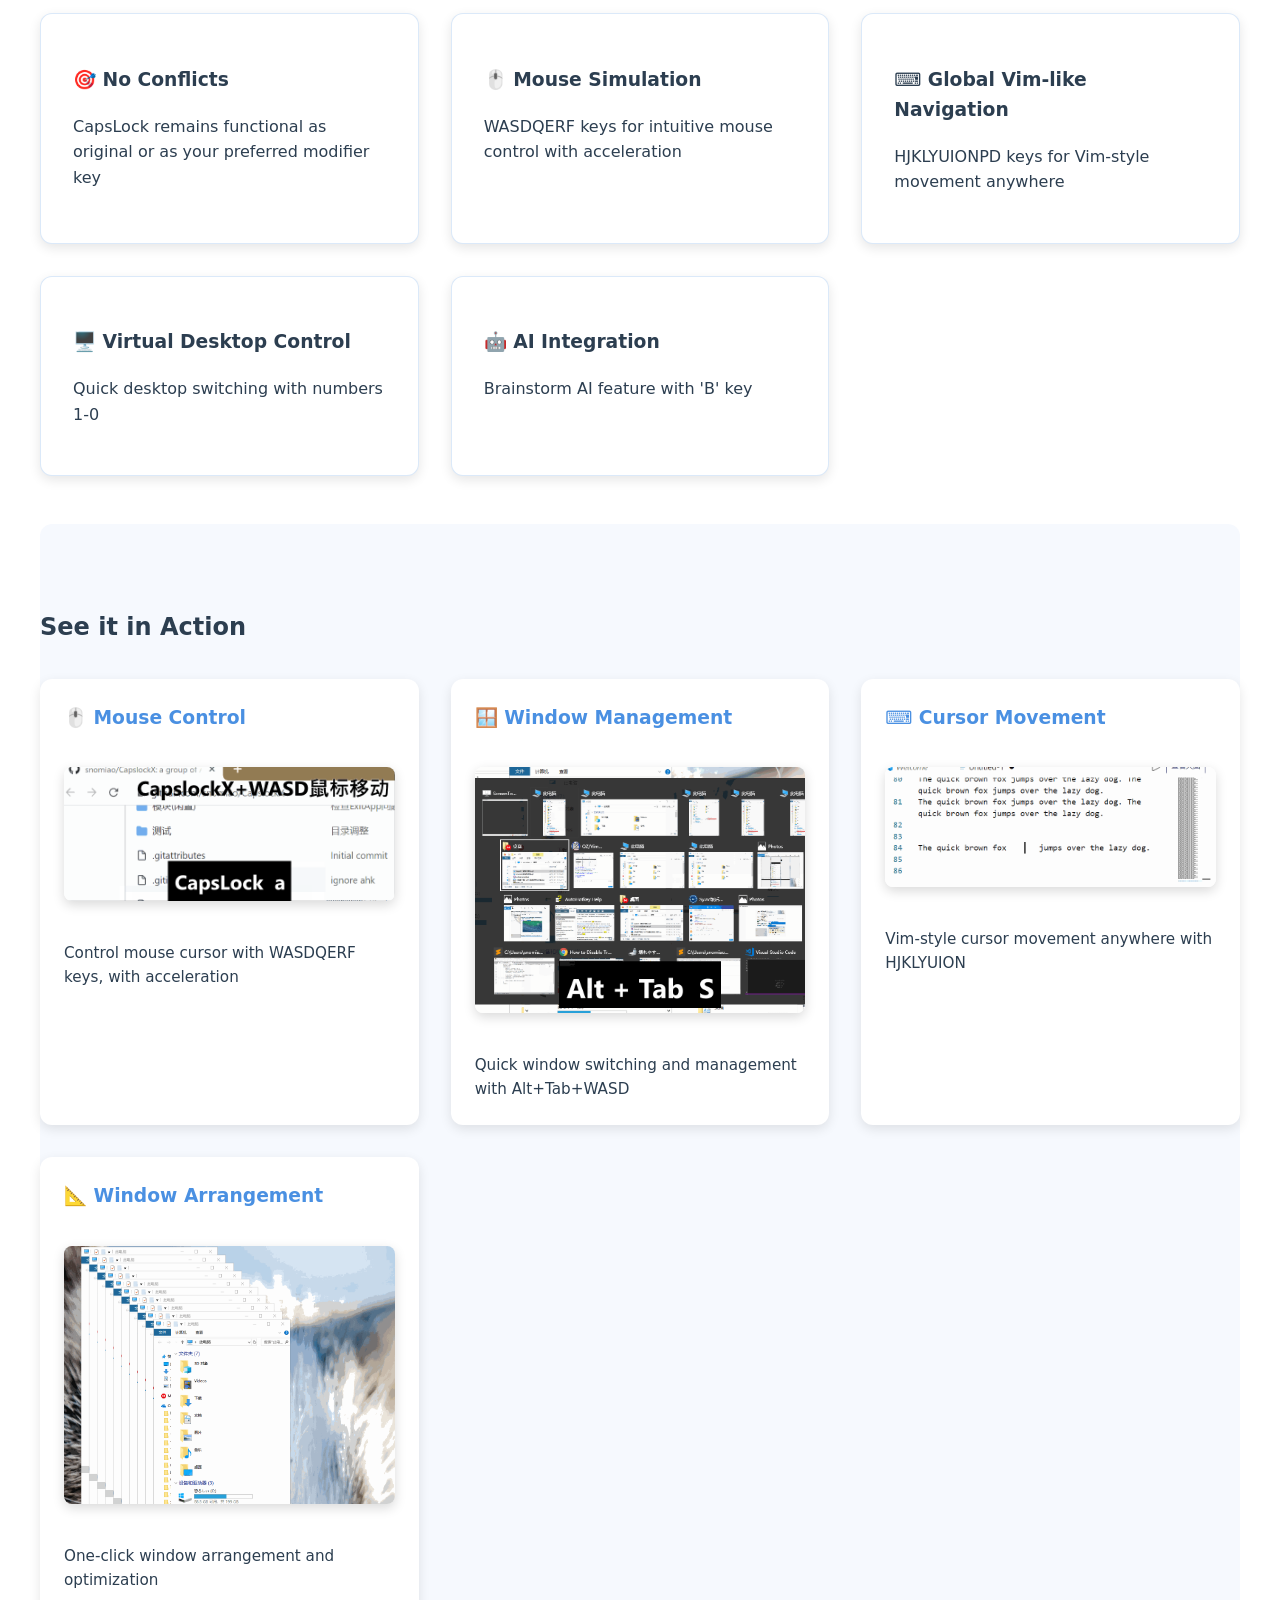
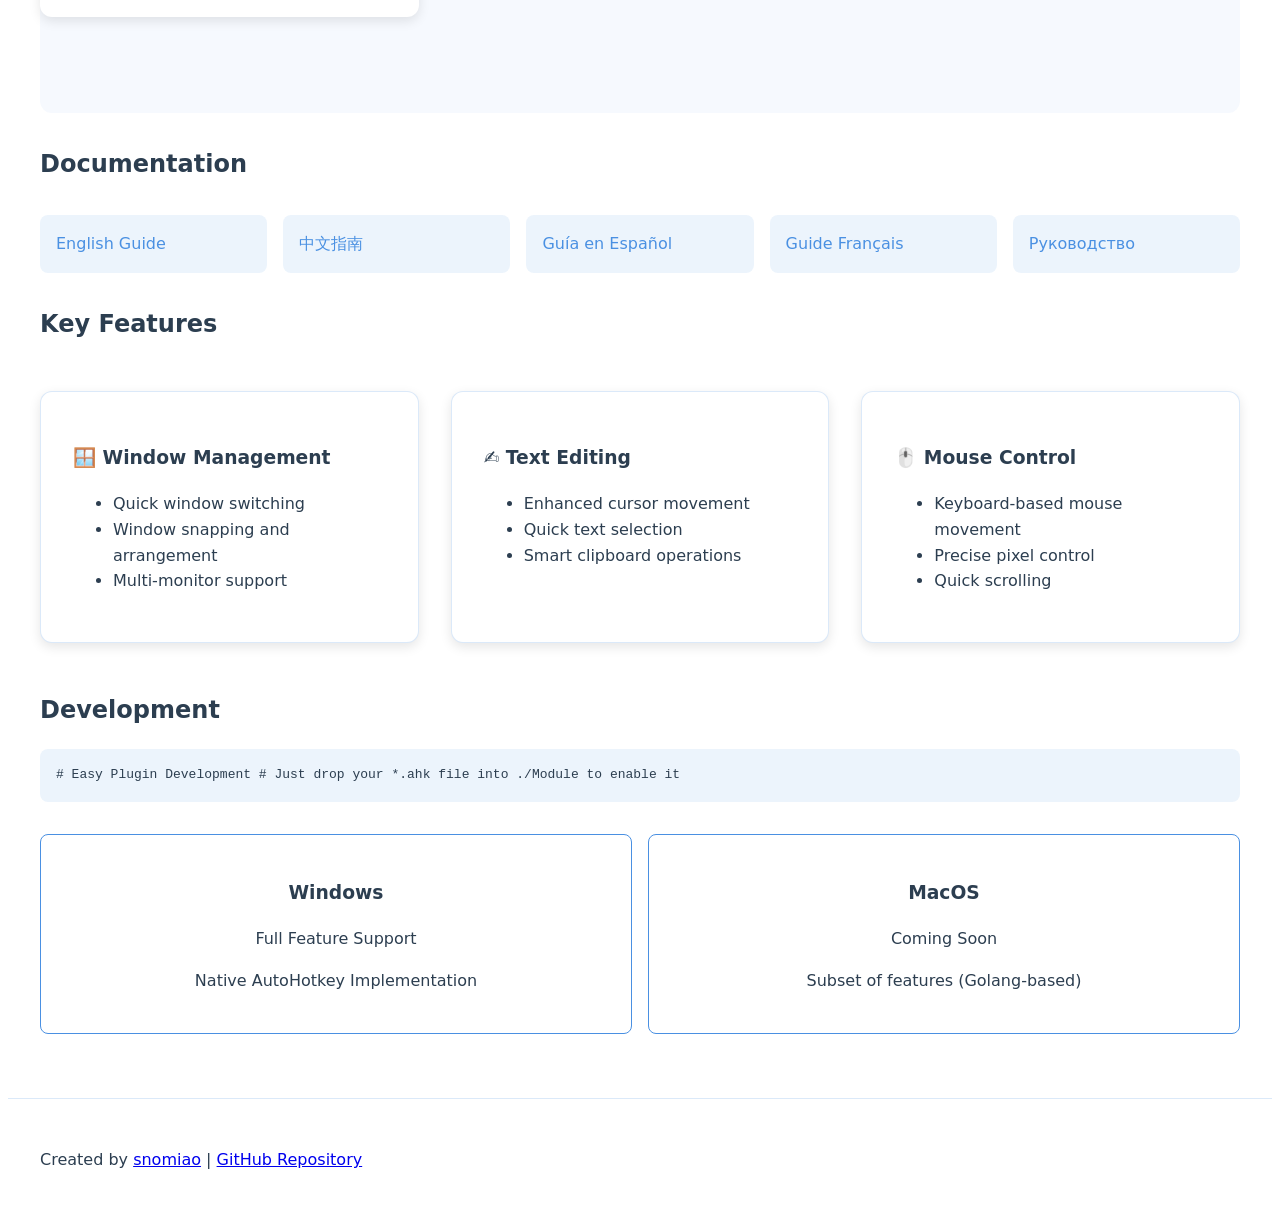
==== commit a9a7fb11: "fix(main): use global.css use global.css" ====
--- a/index.html
+++ b/index.html
@@ -7,236 +7,7 @@
     <meta name="keywords" content="CapsLockX, keyboard shortcuts, productivity tool, AutoHotkey, Windows automation" />
     <title>CapsLockX - Ultimate Keyboard Enhancement Tool</title>
     <link rel="icon" type="image/png" href="favicon.png" />
-    <style>
-      :root {
-        --primary-color: #4a90e2;
-        --dark-color: #2c3e50;
-        --light-bg: #ffffff;
-        --dark-bg: #1a1a1a;
-        --light-text: #2c3e50;
-        --dark-text: #ffffff;
-      }
-      [data-theme="dark"] {
-        --primary-color: #64b5f6;
-        --bg-color: var(--dark-bg);
-        --text-color: var(--dark-text);
-      }
-      [data-theme="light"] {
-        --bg-color: var(--light-bg);
-        --text-color: var(--light-text);
-      }
-      body {
-        font-family: "Segoe UI", system-ui, sans-serif;
-        line-height: 1.6;
-        margin: 0;
-        padding: 0;
-        color: var(--text-color);
-        background: var(--bg-color);
-        transition: background-color 0.3s, color 0.3s;
-      }
-      .theme-toggle {
-        position: fixed;
-        top: 1rem;
-        right: 1rem;
-        padding: 0.5rem;
-        border-radius: 50%;
-        background: var(--primary-color);
-        border: none;
-        cursor: pointer;
-        z-index: 100;
-      }
-      .hero {
-        background: linear-gradient(135deg, var(--primary-color), #34495e);
-        color: white;
-        padding: 6rem 2rem;
-        text-align: center;
-        position: relative;
-        overflow: hidden;
-      }
-      .hero-logo {
-        width: 120px;
-        height: 120px;
-        margin-bottom: 1rem;
-        filter: drop-shadow(0 4px 8px rgba(0, 0, 0, 0.2));
-        transition: transform 0.3s ease;
-      }
-      .hero-logo:hover {
-        transform: scale(1.1);
-      }
-      .hero::after {
-        content: "";
-        position: absolute;
-        bottom: -5rem;
-        left: 0;
-        width: 100%;
-        height: 6rem;
-        background: var(--bg-color);
-        transform: skewY(-3deg);
-      }
-      .container {
-        max-width: 1200px;
-        margin: 0 auto;
-        padding: 2rem;
-      }
-      .features {
-        display: grid;
-        grid-template-columns: repeat(auto-fit, minmax(280px, 1fr));
-        gap: 2rem;
-        margin: 3rem 0;
-      }
-      .feature-card {
-        padding: 2rem;
-        border-radius: 12px;
-        box-shadow: 0 4px 12px rgba(0, 0, 0, 0.1);
-        transition: transform 0.3s ease, box-shadow 0.3s ease;
-        background: var(--bg-color);
-        border: 1px solid rgba(74, 144, 226, 0.2);
-      }
-      .feature-card:hover {
-        transform: translateY(-5px);
-        box-shadow: 0 8px 24px rgba(0, 0, 0, 0.15);
-      }
-      .cta-button {
-        display: inline-block;
-        padding: 1rem 2rem;
-        background: var(--primary-color);
-        color: white;
-        text-decoration: none;
-        border-radius: 5px;
-        font-weight: bold;
-        transition: all 0.3s ease;
-        margin: 0.5rem;
-      }
-      .cta-button:hover {
-        background: #357abd;
-        transform: translateY(-2px);
-      }
-      .demo-section {
-        padding: 4rem 0;
-        background: rgba(74, 144, 226, 0.05);
-        border-radius: 12px;
-        margin: 2rem 0;
-      }
-      .demo-grid {
-        display: grid;
-        grid-template-columns: repeat(auto-fit, minmax(300px, 1fr));
-        gap: 2rem;
-        margin: 2rem 0;
-      }
-      .demo-item {
-        background: var(--bg-color);
-        padding: 1.5rem;
-        border-radius: 12px;
-        box-shadow: 0 4px 12px rgba(0, 0, 0, 0.1);
-      }
-      .demo-item h3 {
-        margin-top: 0;
-        color: var(--primary-color);
-      }
-      .demo-video {
-        width: 100%;
-        border-radius: 8px;
-        box-shadow: 0 4px 12px rgba(0, 0, 0, 0.15);
-        margin: 1rem 0;
-      }
-      .demo-item p {
-        margin: 1rem 0 0;
-        font-size: 0.95rem;
-      }
-      .documentation-grid {
-        display: grid;
-        grid-template-columns: repeat(auto-fit, minmax(200px, 1fr));
-        gap: 1rem;
-        margin: 2rem 0;
-      }
-      .doc-link {
-        padding: 1rem;
-        border-radius: 8px;
-        background: rgba(74, 144, 226, 0.1);
-        text-decoration: none;
-        color: var(--primary-color);
-        transition: background 0.3s ease;
-      }
-      .doc-link:hover {
-        background: rgba(74, 144, 226, 0.2);
-      }
-      footer {
-        margin-top: 4rem;
-        padding: 2rem 0;
-        border-top: 1px solid rgba(74, 144, 226, 0.2);
-      }
-      @media (max-width: 768px) {
-        .hero {
-          padding: 4rem 1rem;
-        }
-        .features {
-          grid-template-columns: 1fr;
-        }
-      }
-      .slides-container {
-        position: relative;
-        height: 100vh;
-        overflow: hidden;
-        scroll-snap-type: y mandatory;
-      }
-      
-      .slide {
-        height: 100vh;
-        scroll-snap-align: start;
-        display: flex;
-        flex-direction: column;
-        justify-content: center;
-        align-items: center;
-        padding: 2rem;
-        position: relative;
-      }
-      
-      .story-section {
-        background: var(--bg-color);
-        padding: 4rem 2rem;
-        border-radius: 12px;
-        margin: 2rem 0;
-        position: relative;
-      }
-      
-      .story-section::before {
-        content: '"';
-        font-size: 6rem;
-        position: absolute;
-        top: -1rem;
-        left: 1rem;
-        color: var(--primary-color);
-        opacity: 0.2;
-      }
-
-      .platform-support {
-        display: grid;
-        grid-template-columns: repeat(auto-fit, minmax(200px, 1fr));
-        gap: 1rem;
-        margin: 2rem 0;
-      }
-
-      .platform-card {
-        padding: 1.5rem;
-        border-radius: 8px;
-        border: 1px solid var(--primary-color);
-        text-align: center;
-      }
-
-      .feature-highlight {
-        font-size: 1.2rem;
-        color: var(--primary-color);
-        margin: 0.5rem 0;
-      }
-
-      .code-snippet {
-        background: rgba(74, 144, 226, 0.1);
-        padding: 1rem;
-        border-radius: 8px;
-        font-family: monospace;
-        margin: 1rem 0;
-      }
-    </style>
+    <link rel="stylesheet" href="global.css" />
   </head>
   <body data-theme="light">
     <button class="theme-toggle" onclick="toggleTheme()">🌓</button>
--- a/global.css
+++ b/global.css
@@ -0,0 +1,254 @@
+:root {
+  --primary-color: #4a90e2;
+  --dark-color: #2c3e50;
+  --light-bg: #ffffff;
+  --dark-bg: #1a1a1a;
+  --light-text: #2c3e50;
+  --dark-text: #ffffff;
+}
+
+[data-theme="dark"] {
+  --primary-color: #64b5f6;
+  --bg-color: var(--dark-bg);
+  --text-color: var(--dark-text);
+}
+
+[data-theme="light"] {
+  --bg-color: var(--light-bg);
+  --text-color: var(--light-text);
+}
+
+body {
+  font-family: "Segoe UI", system-ui, sans-serif;
+  line-height: 1.6;
+  margin: 0;
+  padding: 0;
+  color: var(--text-color);
+  background: var(--bg-color);
+  transition: background-color 0.3s, color 0.3s;
+}
+
+.theme-toggle {
+  position: fixed;
+  top: 1rem;
+  right: 1rem;
+  padding: 0.5rem;
+  border-radius: 50%;
+  background: var(--primary-color);
+  border: none;
+  cursor: pointer;
+  z-index: 100;
+}
+
+.hero {
+  background: linear-gradient(135deg, var(--primary-color), #34495e);
+  color: white;
+  padding: 6rem 2rem;
+  text-align: center;
+  position: relative;
+  overflow: hidden;
+}
+
+.hero-logo {
+  width: 120px;
+  height: 120px;
+  margin-bottom: 1rem;
+  filter: drop-shadow(0 4px 8px rgba(0, 0, 0, 0.2));
+  transition: transform 0.3s ease;
+}
+
+.hero-logo:hover {
+  transform: scale(1.1);
+}
+
+.hero::after {
+  content: "";
+  position: absolute;
+  bottom: -5rem;
+  left: 0;
+  width: 100%;
+  height: 6rem;
+  background: var(--bg-color);
+  transform: skewY(-3deg);
+}
+
+.container {
+  max-width: 1200px;
+  margin: 0 auto;
+  padding: 2rem;
+}
+
+.features {
+  display: grid;
+  grid-template-columns: repeat(auto-fit, minmax(280px, 1fr));
+  gap: 2rem;
+  margin: 3rem 0;
+}
+
+.feature-card {
+  padding: 2rem;
+  border-radius: 12px;
+  box-shadow: 0 4px 12px rgba(0, 0, 0, 0.1);
+  transition: transform 0.3s ease, box-shadow 0.3s ease;
+  background: var(--bg-color);
+  border: 1px solid rgba(74, 144, 226, 0.2);
+}
+
+.feature-card:hover {
+  transform: translateY(-5px);
+  box-shadow: 0 8px 24px rgba(0, 0, 0, 0.15);
+}
+
+.cta-button {
+  display: inline-block;
+  padding: 1rem 2rem;
+  background: var(--primary-color);
+  color: white;
+  text-decoration: none;
+  border-radius: 5px;
+  font-weight: bold;
+  transition: all 0.3s ease;
+  margin: 0.5rem;
+}
+
+.cta-button:hover {
+  background: #357abd;
+  transform: translateY(-2px);
+}
+
+.demo-section {
+  padding: 4rem 0;
+  background: rgba(74, 144, 226, 0.05);
+  border-radius: 12px;
+  margin: 2rem 0;
+}
+
+.demo-grid {
+  display: grid;
+  grid-template-columns: repeat(auto-fit, minmax(300px, 1fr));
+  gap: 2rem;
+  margin: 2rem 0;
+}
+
+.demo-item {
+  background: var(--bg-color);
+  padding: 1.5rem;
+  border-radius: 12px;
+  box-shadow: 0 4px 12px rgba(0, 0, 0, 0.1);
+}
+
+.demo-item h3 {
+  margin-top: 0;
+  color: var(--primary-color);
+}
+
+.demo-video {
+  width: 100%;
+  border-radius: 8px;
+  box-shadow: 0 4px 12px rgba(0, 0, 0, 0.15);
+  margin: 1rem 0;
+}
+
+.demo-item p {
+  margin: 1rem 0 0;
+  font-size: 0.95rem;
+}
+
+.documentation-grid {
+  display: grid;
+  grid-template-columns: repeat(auto-fit, minmax(200px, 1fr));
+  gap: 1rem;
+  margin: 2rem 0;
+}
+
+.doc-link {
+  padding: 1rem;
+  border-radius: 8px;
+  background: rgba(74, 144, 226, 0.1);
+  text-decoration: none;
+  color: var(--primary-color);
+  transition: background 0.3s ease;
+}
+
+.doc-link:hover {
+  background: rgba(74, 144, 226, 0.2);
+}
+
+footer {
+  margin-top: 4rem;
+  padding: 2rem 0;
+  border-top: 1px solid rgba(74, 144, 226, 0.2);
+}
+
+.slides-container {
+  position: relative;
+  height: 100vh;
+  overflow: hidden;
+  scroll-snap-type: y mandatory;
+}
+
+.slide {
+  height: 100vh;
+  scroll-snap-align: start;
+  display: flex;
+  flex-direction: column;
+  justify-content: center;
+  align-items: center;
+  padding: 2rem;
+  position: relative;
+}
+
+.story-section {
+  background: var(--bg-color);
+  padding: 4rem 2rem;
+  border-radius: 12px;
+  margin: 2rem 0;
+  position: relative;
+}
+
+.story-section::before {
+  content: '"';
+  font-size: 6rem;
+  position: absolute;
+  top: -1rem;
+  left: 1rem;
+  color: var(--primary-color);
+  opacity: 0.2;
+}
+
+.platform-support {
+  display: grid;
+  grid-template-columns: repeat(auto-fit, minmax(200px, 1fr));
+  gap: 1rem;
+  margin: 2rem 0;
+}
+
+.platform-card {
+  padding: 1.5rem;
+  border-radius: 8px;
+  border: 1px solid var(--primary-color);
+  text-align: center;
+}
+
+.feature-highlight {
+  font-size: 1.2rem;
+  color: var(--primary-color);
+  margin: 0.5rem 0;
+}
+
+.code-snippet {
+  background: rgba(74, 144, 226, 0.1);
+  padding: 1rem;
+  border-radius: 8px;
+  font-family: monospace;
+  margin: 1rem 0;
+}
+
+@media (max-width: 768px) {
+  .hero {
+    padding: 4rem 1rem;
+  }
+  .features {
+    grid-template-columns: 1fr;
+  }
+}
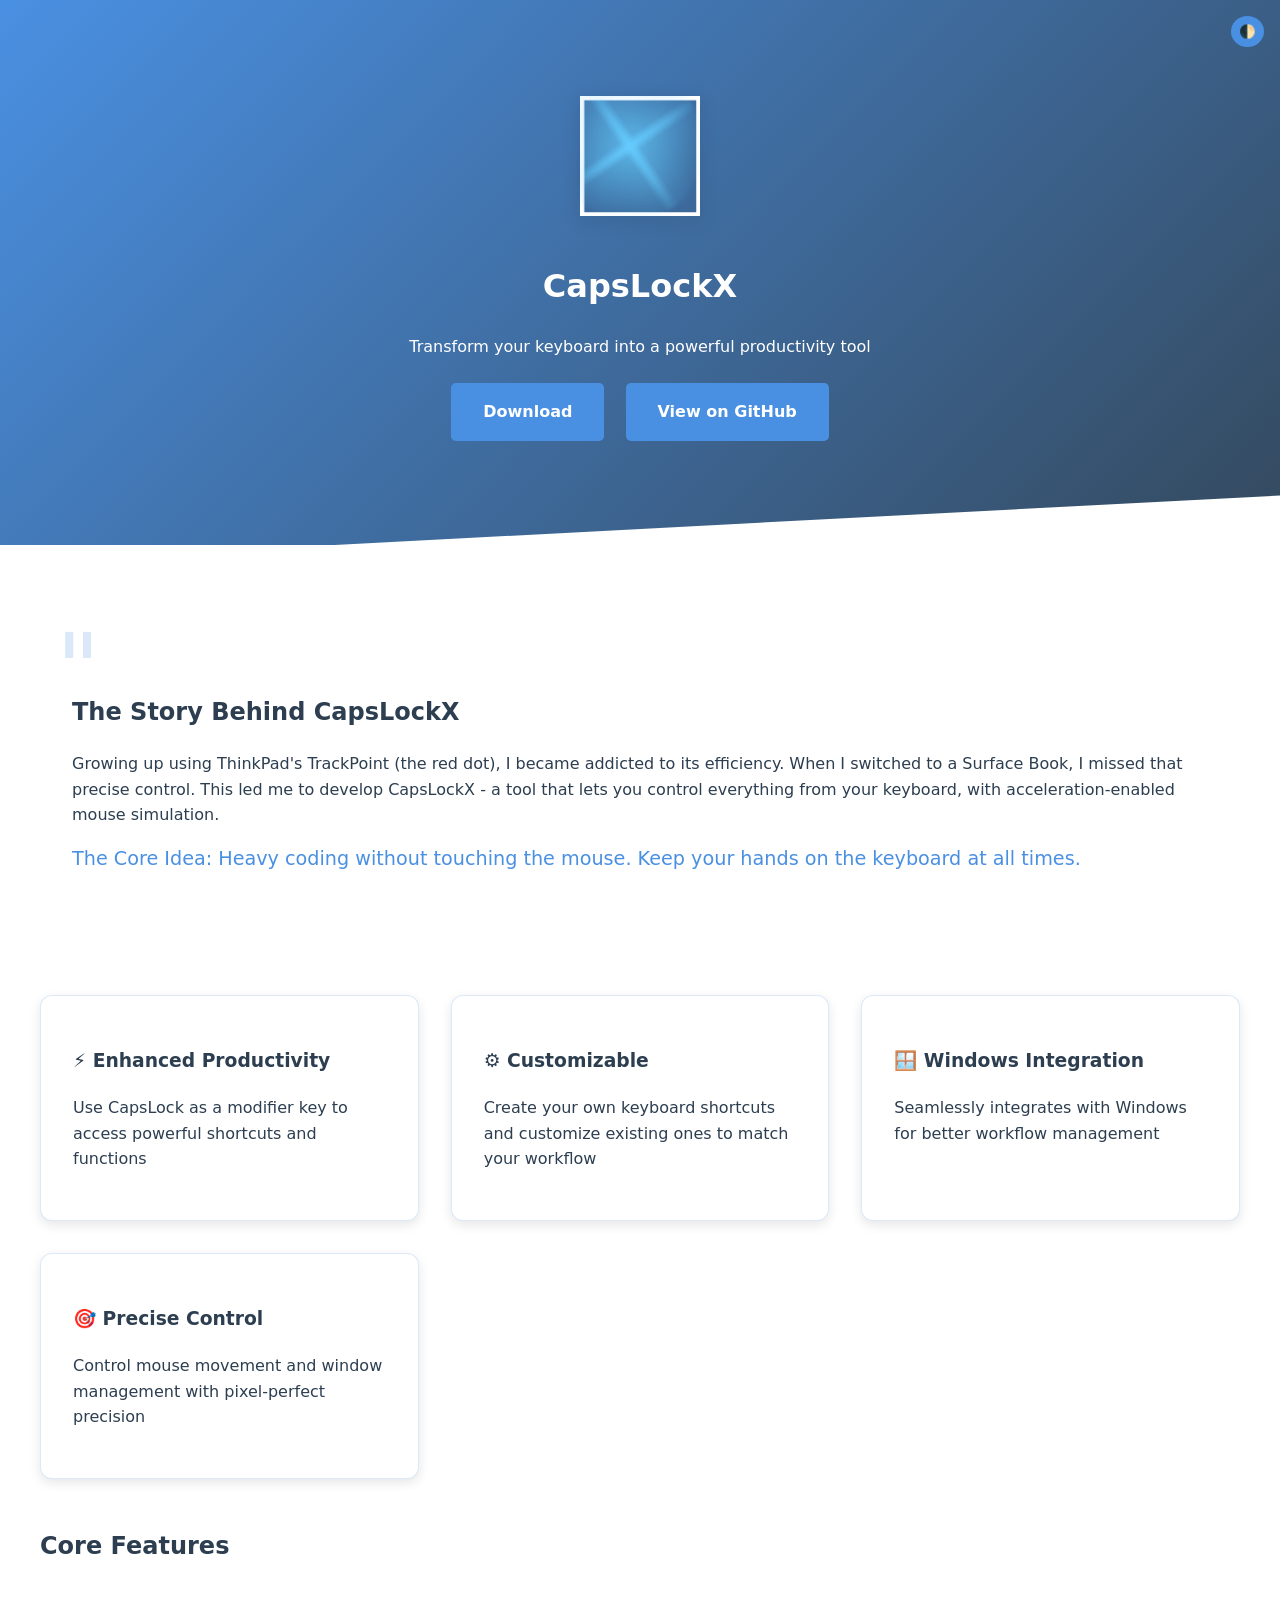
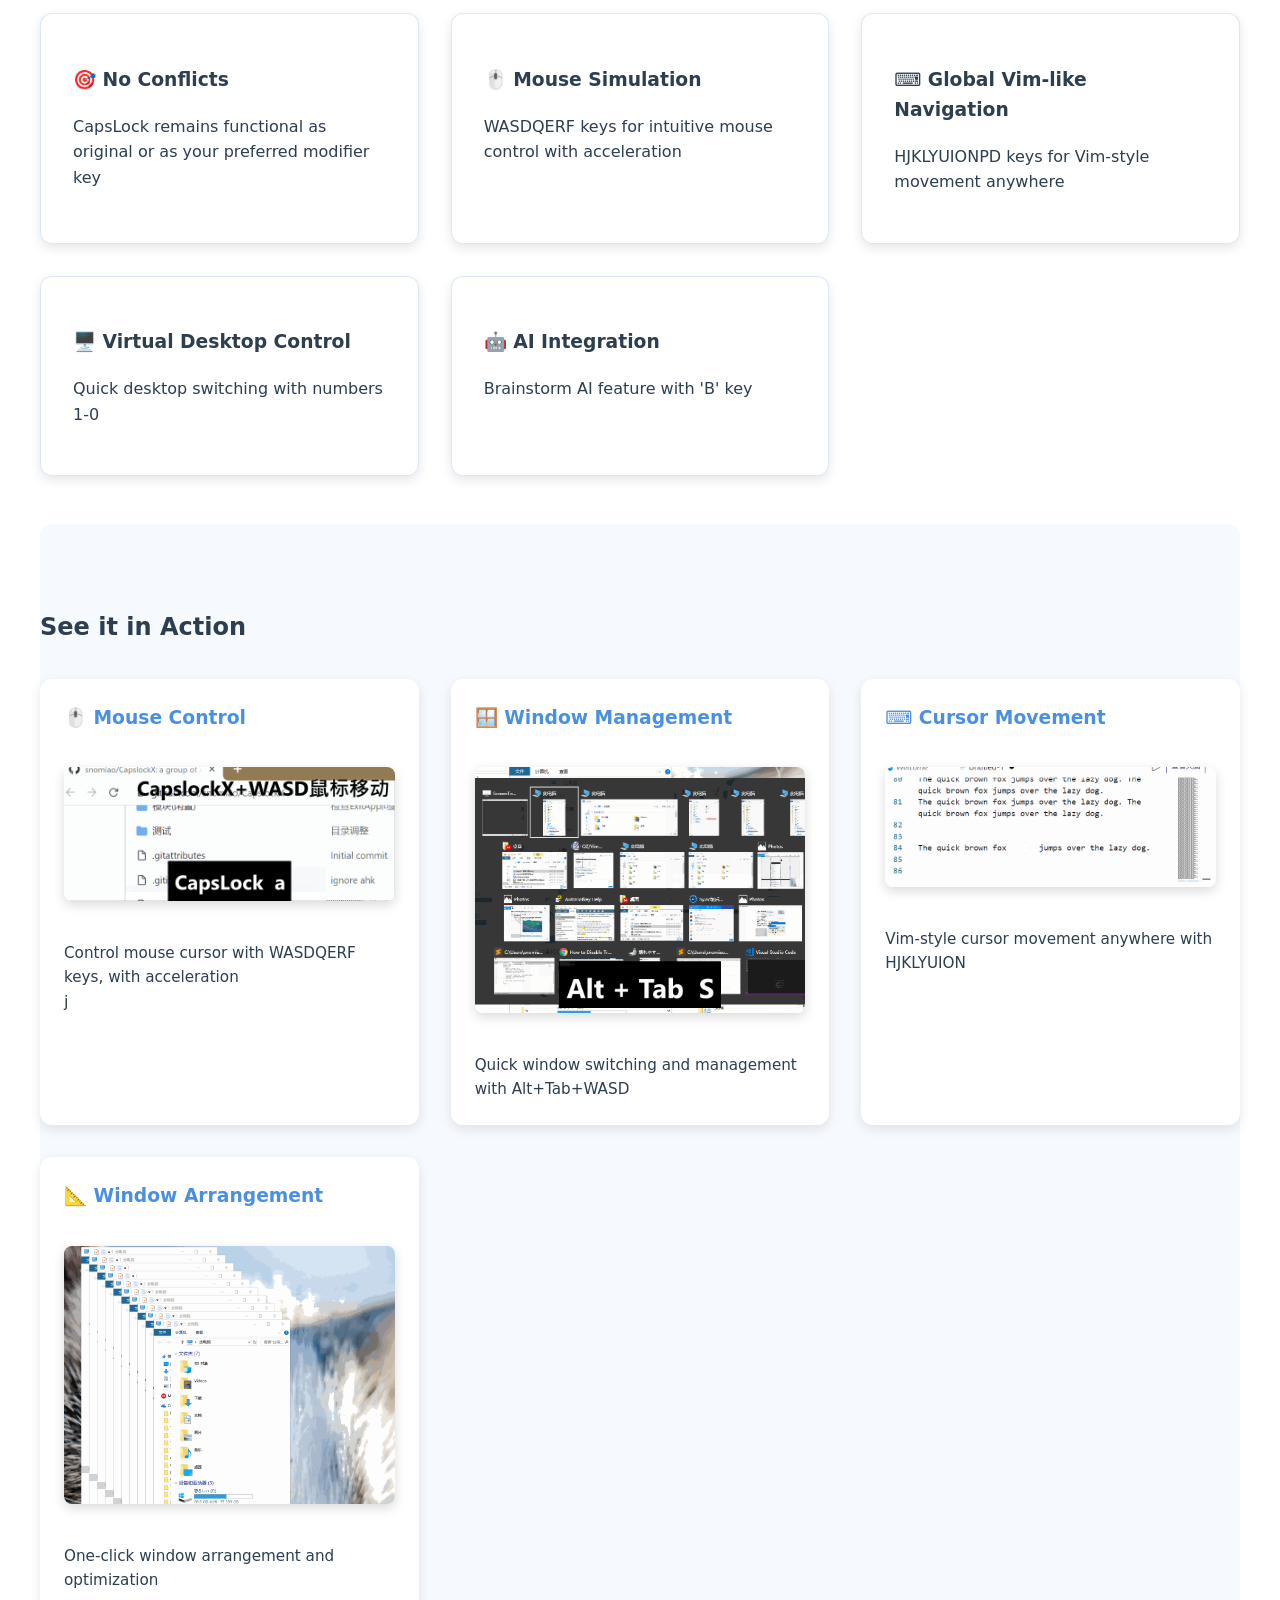
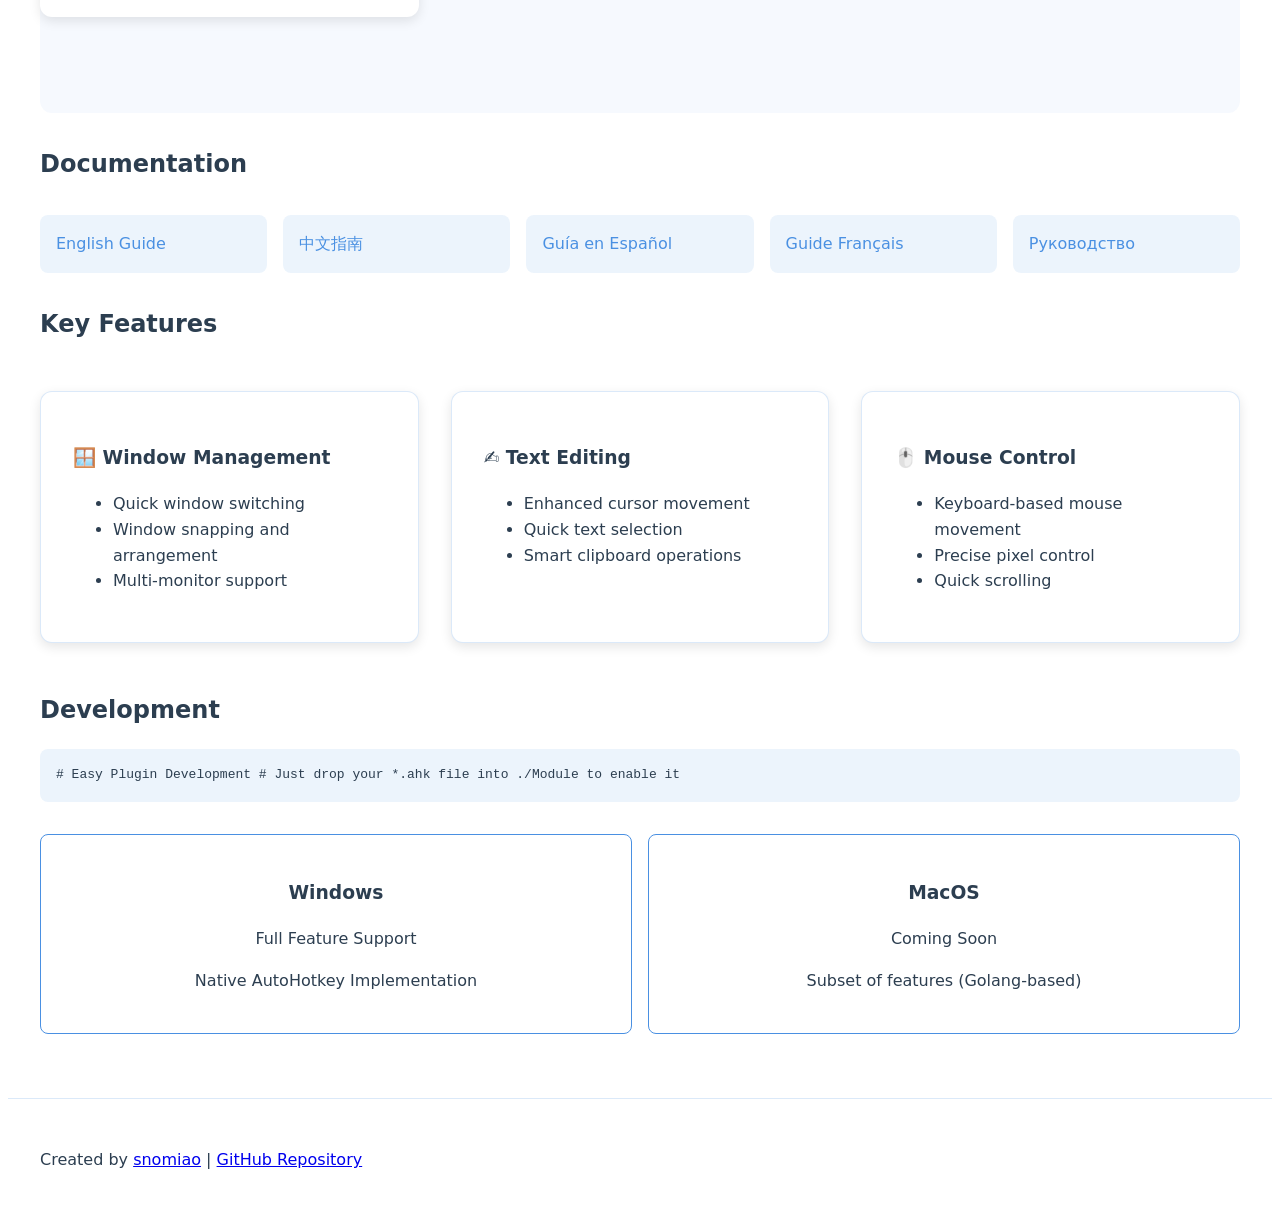
==== commit f04dd2f7: "fix(main): format format" ====
--- a/index.html
+++ b/index.html
@@ -3,48 +3,80 @@
   <head>
     <meta charset="UTF-8" />
     <meta name="viewport" content="width=device-width, initial-scale=1.0" />
-    <meta name="description" content="CapsLockX - Transform your keyboard into a powerful productivity tool. Window management, text editing, and mouse control shortcuts." />
-    <meta name="keywords" content="CapsLockX, keyboard shortcuts, productivity tool, AutoHotkey, Windows automation" />
+    <meta
+      name="description"
+      content="CapsLockX - Transform your keyboard into a powerful productivity tool. Window management, text editing, and mouse control shortcuts."
+    />
+    <meta
+      name="keywords"
+      content="CapsLockX, keyboard shortcuts, productivity tool, AutoHotkey, Windows automation"
+    />
     <title>CapsLockX - Ultimate Keyboard Enhancement Tool</title>
     <link rel="icon" type="image/png" href="favicon.png" />
     <link rel="stylesheet" href="global.css" />
   </head>
   <body data-theme="light">
     <button class="theme-toggle" onclick="toggleTheme()">🌓</button>
-    
+
     <div class="hero">
-      <img src="favicon.png" alt="CapsLockX Logo" class="hero-logo">
+      <img src="favicon.png" alt="CapsLockX Logo" class="hero-logo" />
       <h1>CapsLockX</h1>
       <p>Transform your keyboard into a powerful productivity tool</p>
       <div>
-        <a href="https://github.com/snolab/CapsLockX/releases/latest" class="cta-button">Download</a>
-        <a href="https://github.com/snolab/CapsLockX" class="cta-button">View on GitHub</a>
+        <a
+          href="https://github.com/snolab/CapsLockX/releases/latest"
+          class="cta-button"
+          >Download</a
+        >
+        <a href="https://github.com/snolab/CapsLockX" class="cta-button"
+          >View on GitHub</a
+        >
       </div>
     </div>
 
     <div class="container">
       <section class="story-section">
         <h2>The Story Behind CapsLockX</h2>
-        <p>Growing up using ThinkPad's TrackPoint (the red dot), I became addicted to its efficiency. When I switched to a Surface Book, I missed that precise control. This led me to develop CapsLockX - a tool that lets you control everything from your keyboard, with acceleration-enabled mouse simulation.</p>
-        <div class="feature-highlight">The Core Idea: Heavy coding without touching the mouse. Keep your hands on the keyboard at all times.</div>
+        <p>
+          Growing up using ThinkPad's TrackPoint (the red dot), I became
+          addicted to its efficiency. When I switched to a Surface Book, I
+          missed that precise control. This led me to develop CapsLockX - a tool
+          that lets you control everything from your keyboard, with
+          acceleration-enabled mouse simulation.
+        </p>
+        <div class="feature-highlight">
+          The Core Idea: Heavy coding without touching the mouse. Keep your
+          hands on the keyboard at all times.
+        </div>
       </section>
 
       <div class="features">
         <div class="feature-card">
           <h3>⚡ Enhanced Productivity</h3>
-          <p>Use CapsLock as a modifier key to access powerful shortcuts and functions</p>
+          <p>
+            Use CapsLock as a modifier key to access powerful shortcuts and
+            functions
+          </p>
         </div>
         <div class="feature-card">
           <h3>⚙️ Customizable</h3>
-          <p>Create your own keyboard shortcuts and customize existing ones to match your workflow</p>
+          <p>
+            Create your own keyboard shortcuts and customize existing ones to
+            match your workflow
+          </p>
         </div>
         <div class="feature-card">
           <h3>🪟 Windows Integration</h3>
-          <p>Seamlessly integrates with Windows for better workflow management</p>
+          <p>
+            Seamlessly integrates with Windows for better workflow management
+          </p>
         </div>
         <div class="feature-card">
           <h3>🎯 Precise Control</h3>
-          <p>Control mouse movement and window management with pixel-perfect precision</p>
+          <p>
+            Control mouse movement and window management with pixel-perfect
+            precision
+          </p>
         </div>
       </div>
 
@@ -53,7 +85,10 @@
         <div class="features">
           <div class="feature-card">
             <h3>🎯 No Conflicts</h3>
-            <p>CapsLock remains functional as original or as your preferred modifier key</p>
+            <p>
+              CapsLock remains functional as original or as your preferred
+              modifier key
+            </p>
           </div>
           <div class="feature-card">
             <h3>🖱️ Mouse Simulation</h3>
@@ -79,22 +114,43 @@
         <div class="demo-grid">
           <div class="demo-item">
             <h3>🖱️ Mouse Control</h3>
-            <img src="mouse-control.gif" alt="Mouse Control Demo" class="demo-video" loading="lazy">
+            <img
+              src="mouse-control.gif"
+              alt="Mouse Control Demo"
+              class="demo-video"
+              loading="lazy"
+            />
             <p>Control mouse cursor with WASDQERF keys, with acceleration</p>
+            j
           </div>
           <div class="demo-item">
             <h3>🪟 Window Management</h3>
-            <img src="window-management.gif" alt="Window Management Demo" class="demo-video" loading="lazy">
+            <img
+              src="window-management.gif"
+              alt="Window Management Demo"
+              class="demo-video"
+              loading="lazy"
+            />
             <p>Quick window switching and management with Alt+Tab+WASD</p>
           </div>
           <div class="demo-item">
             <h3>⌨️ Cursor Movement</h3>
-            <img src="cursor-movement.gif" alt="Cursor Movement Demo" class="demo-video" loading="lazy">
+            <img
+              src="cursor-movement.gif"
+              alt="Cursor Movement Demo"
+              class="demo-video"
+              loading="lazy"
+            />
             <p>Vim-style cursor movement anywhere with HJKLYUION</p>
           </div>
           <div class="demo-item">
             <h3>📐 Window Arrangement</h3>
-            <img src="window-arrange.gif" alt="Window Arrangement Demo" class="demo-video" loading="lazy">
+            <img
+              src="window-arrange.gif"
+              alt="Window Arrangement Demo"
+              class="demo-video"
+              loading="lazy"
+            />
             <p>One-click window arrangement and optimization</p>
           </div>
         </div>
@@ -103,11 +159,31 @@
       <section>
         <h2>Documentation</h2>
         <div class="documentation-grid">
-          <a href="https://snolab.github.io/CapsLockX/#/./README.en" class="doc-link">English Guide</a>
-          <a href="https://snolab.github.io/CapsLockX/#/./README.zh" class="doc-link">中文指南</a>
-          <a href="https://snolab.github.io/CapsLockX/#/./README.es" class="doc-link">Guía en Español</a>
-          <a href="https://snolab.github.io/CapsLockX/#/./README.fr" class="doc-link">Guide Français</a>
-          <a href="https://snolab.github.io/CapsLockX/#/./README.ru" class="doc-link">Руководство</a>
+          <a
+            href="https://snolab.github.io/CapsLockX/#/./README.en"
+            class="doc-link"
+            >English Guide</a
+          >
+          <a
+            href="https://snolab.github.io/CapsLockX/#/./README.zh"
+            class="doc-link"
+            >中文指南</a
+          >
+          <a
+            href="https://snolab.github.io/CapsLockX/#/./README.es"
+            class="doc-link"
+            >Guía en Español</a
+          >
+          <a
+            href="https://snolab.github.io/CapsLockX/#/./README.fr"
+            class="doc-link"
+            >Guide Français</a
+          >
+          <a
+            href="https://snolab.github.io/CapsLockX/#/./README.ru"
+            class="doc-link"
+            >Руководство</a
+          >
         </div>
       </section>
 
@@ -144,10 +220,10 @@
       <section>
         <h2>Development</h2>
         <div class="code-snippet">
-          # Easy Plugin Development
-          # Just drop your *.ahk file into ./Module to enable it
-        </div>
-        
+          # Easy Plugin Development # Just drop your *.ahk file into ./Module to
+          enable it
+        </div>
+
         <div class="platform-support">
           <div class="platform-card">
             <h3>Windows</h3>
@@ -173,17 +249,17 @@
     <script>
       function toggleTheme() {
         const body = document.body;
-        const currentTheme = body.getAttribute('data-theme');
-        const newTheme = currentTheme === 'light' ? 'dark' : 'light';
-        body.setAttribute('data-theme', newTheme);
+        const currentTheme = body.getAttribute("data-theme");
+        const newTheme = currentTheme === "light" ? "dark" : "light";
+        body.setAttribute("data-theme", newTheme);
       }
 
       // Add smooth scrolling for slide navigation
-      document.querySelectorAll('a[href^="#"]').forEach(anchor => {
-        anchor.addEventListener('click', function (e) {
+      document.querySelectorAll('a[href^="#"]').forEach((anchor) => {
+        anchor.addEventListener("click", function (e) {
           e.preventDefault();
-          document.querySelector(this.getAttribute('href')).scrollIntoView({
-            behavior: 'smooth'
+          document.querySelector(this.getAttribute("href")).scrollIntoView({
+            behavior: "smooth",
           });
         });
       });
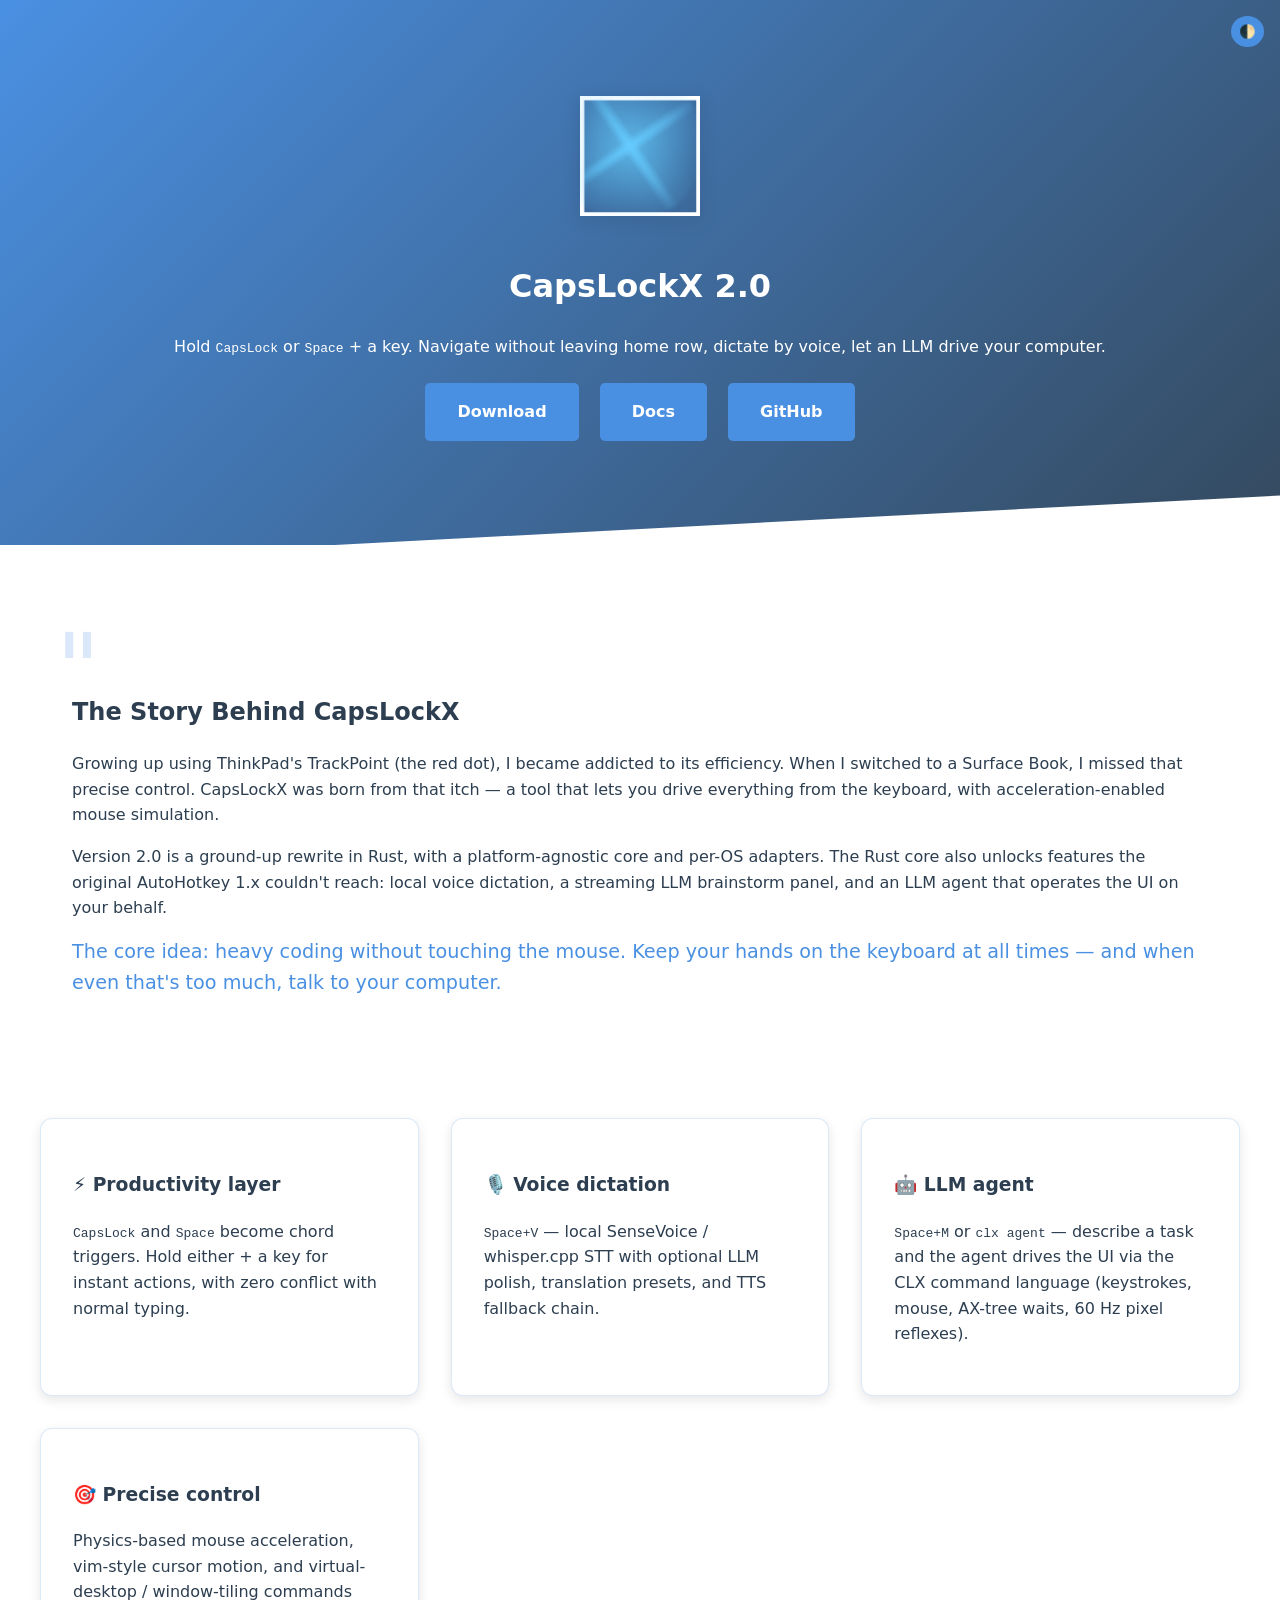
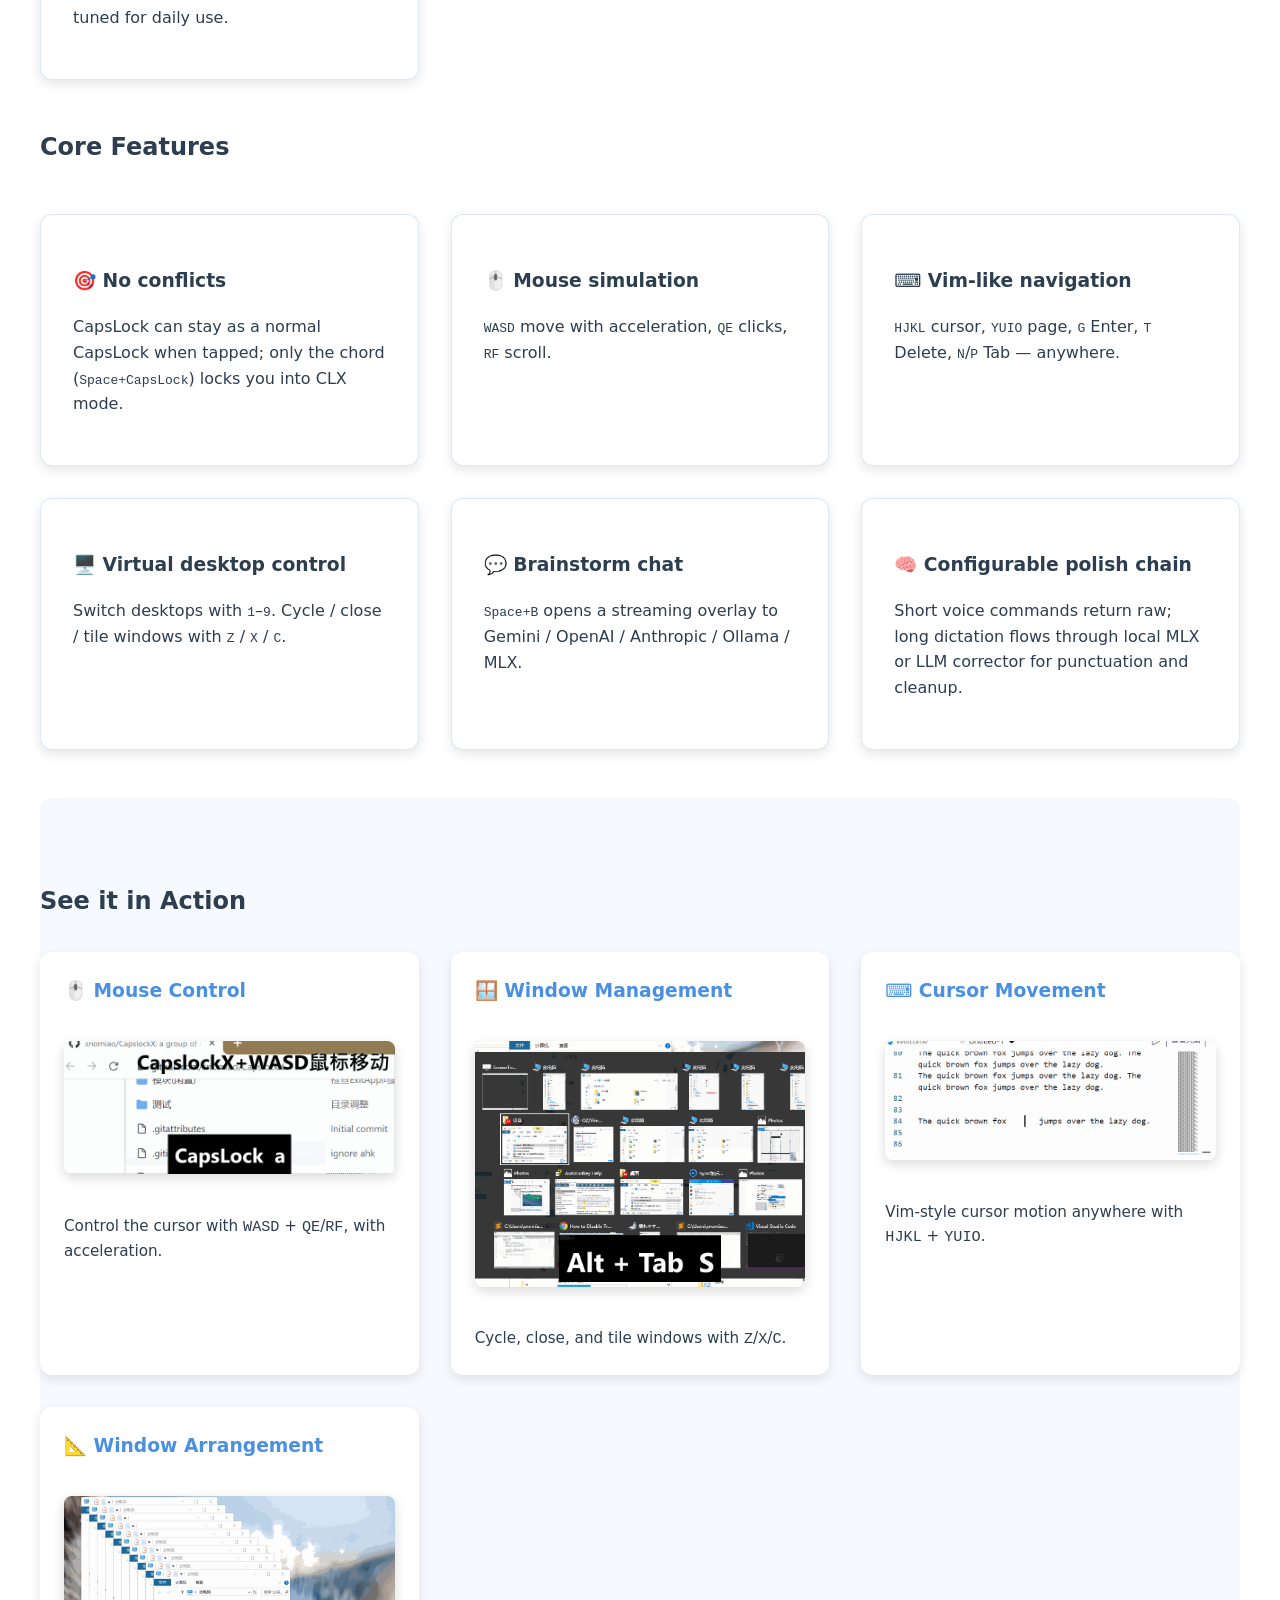
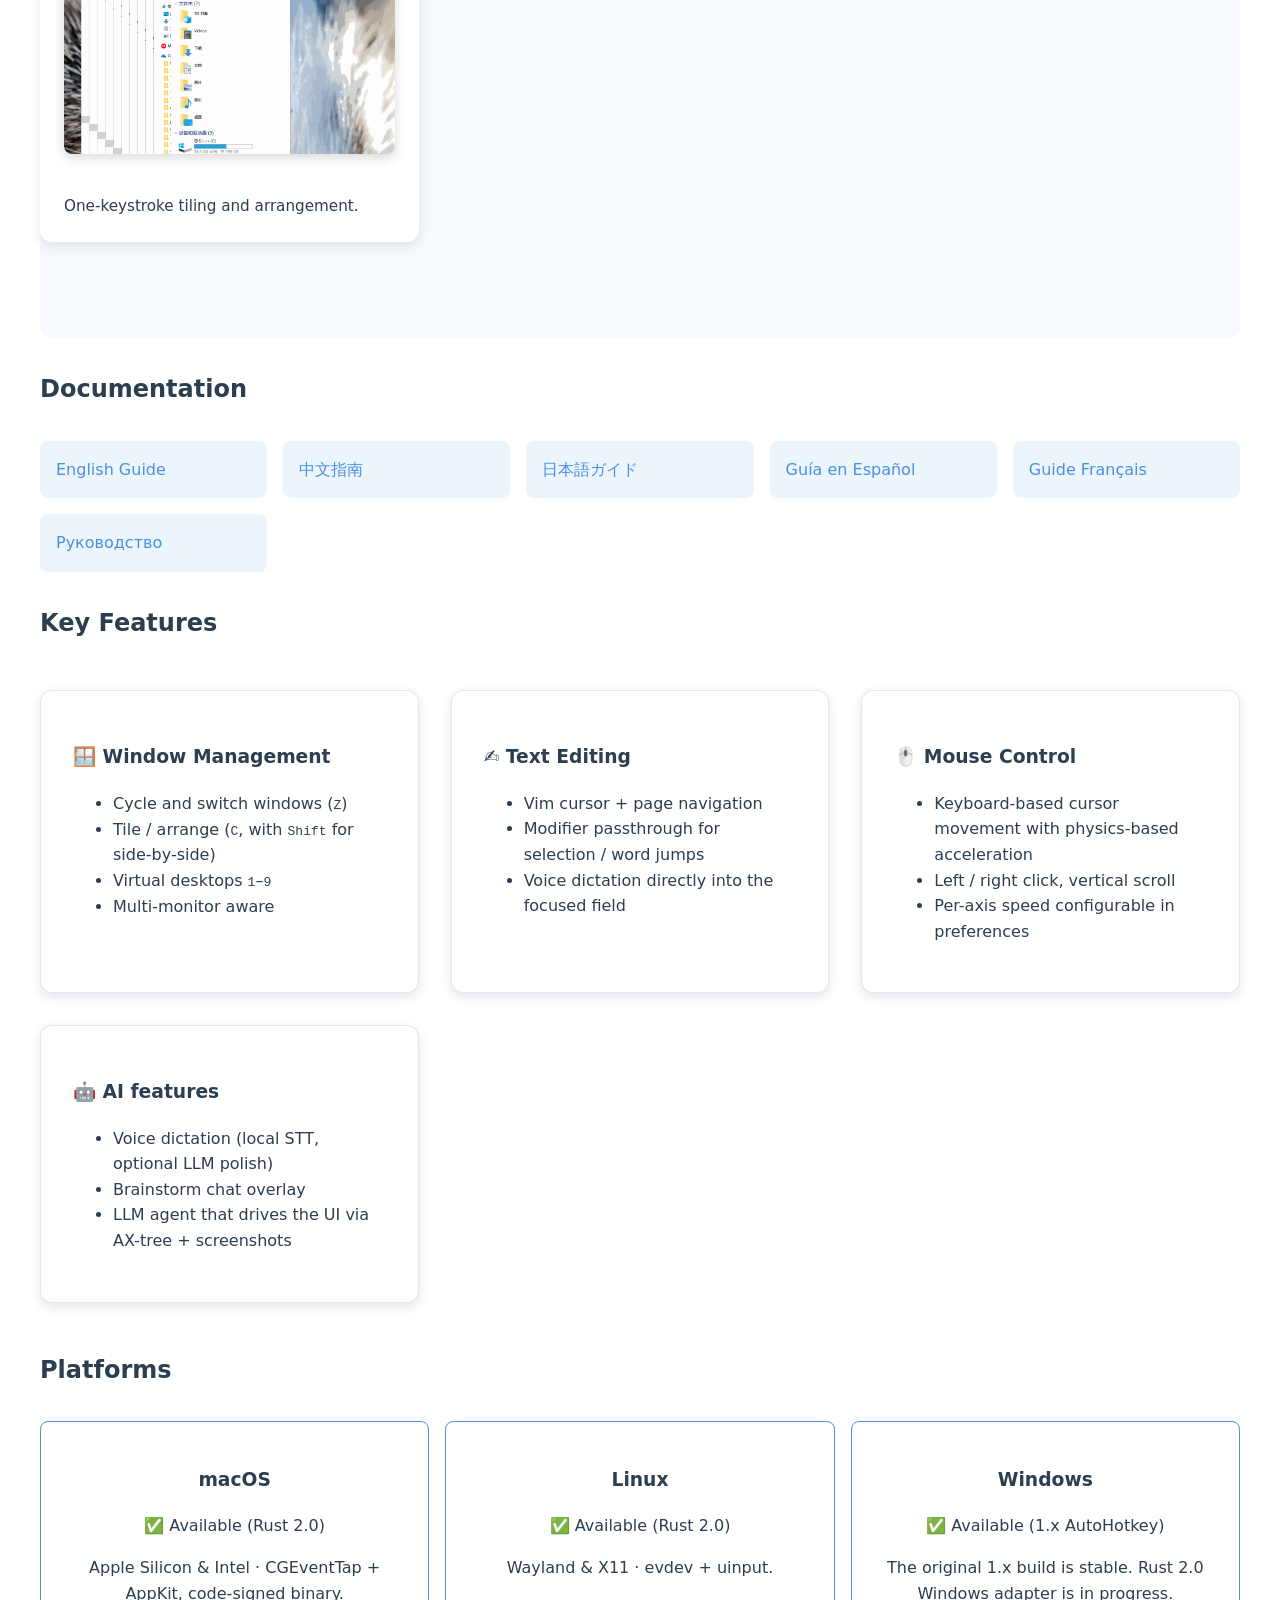
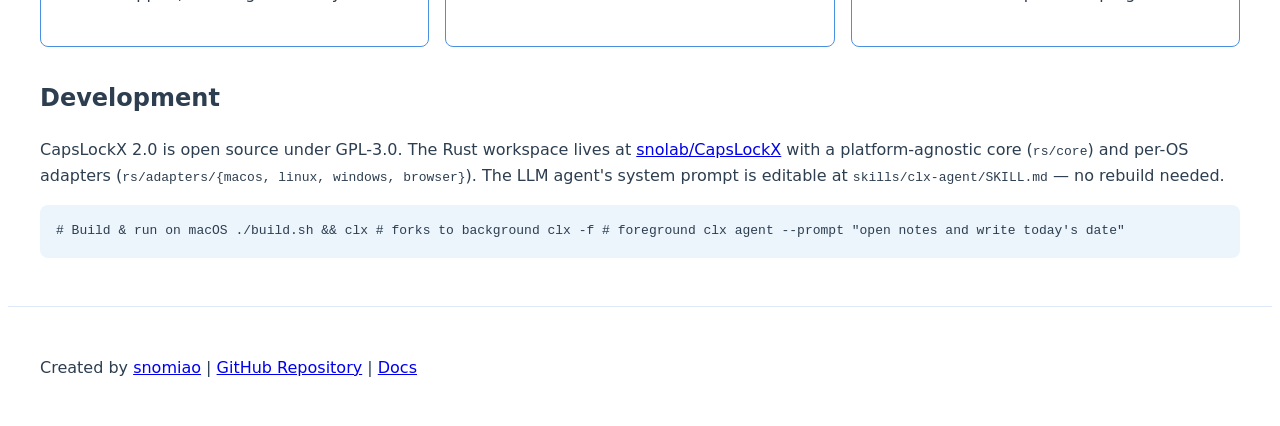
==== commit 481799cb: "update(landing): Rust 2.0 framing; voice + LLM agent; macOS/Linux available Strip the AutoHotkey/Win" ====
--- a/index.html
+++ b/index.html
@@ -5,13 +5,16 @@
     <meta name="viewport" content="width=device-width, initial-scale=1.0" />
     <meta
       name="description"
-      content="CapsLockX - Transform your keyboard into a powerful productivity tool. Window management, text editing, and mouse control shortcuts."
+      content="CapsLockX 2.0 — a cross-platform keyboard productivity layer in Rust. Hold CapsLock or Space + a key for vim navigation, mouse simulation, window management, voice dictation, and an LLM agent that drives your computer. macOS, Linux, and Windows."
     />
     <meta
       name="keywords"
-      content="CapsLockX, keyboard shortcuts, productivity tool, AutoHotkey, Windows automation"
+      content="CapsLockX, keyboard shortcuts, productivity, Rust, voice dictation, LLM agent, vim navigation, window management, macOS, Linux, Windows"
     />
-    <title>CapsLockX - Ultimate Keyboard Enhancement Tool</title>
+    <title>CapsLockX 2.0 — Keyboard productivity + voice + LLM agent</title>
+    <meta property="og:title" content="CapsLockX 2.0 — Keyboard productivity + voice + LLM agent" />
+    <meta property="og:description" content="Hold CapsLock or Space + a key. Vim nav, mouse, windows, voice, AI agent. Rust. macOS / Linux / Windows." />
+    <meta property="og:type" content="website" />
     <link rel="icon" type="image/png" href="favicon.png" />
     <link rel="stylesheet" href="global.css" />
   </head>
@@ -20,16 +23,19 @@
 
     <div class="hero">
       <img src="favicon.png" alt="CapsLockX Logo" class="hero-logo" />
-      <h1>CapsLockX</h1>
-      <p>Transform your keyboard into a powerful productivity tool</p>
+      <h1>CapsLockX 2.0</h1>
+      <p>Hold <code>CapsLock</code> or <code>Space</code> + a key. Navigate without leaving home row, dictate by voice, let an LLM drive your computer.</p>
       <div>
         <a
           href="https://github.com/snolab/CapsLockX/releases/latest"
           class="cta-button"
           >Download</a
         >
+        <a href="https://snolab.github.io/CapsLockX/" class="cta-button"
+          >Docs</a
+        >
         <a href="https://github.com/snolab/CapsLockX" class="cta-button"
-          >View on GitHub</a
+          >GitHub</a
         >
       </div>
     </div>
@@ -40,42 +46,53 @@
         <p>
           Growing up using ThinkPad's TrackPoint (the red dot), I became
           addicted to its efficiency. When I switched to a Surface Book, I
-          missed that precise control. This led me to develop CapsLockX - a tool
-          that lets you control everything from your keyboard, with
+          missed that precise control. CapsLockX was born from that itch — a
+          tool that lets you drive everything from the keyboard, with
           acceleration-enabled mouse simulation.
         </p>
+        <p>
+          Version 2.0 is a ground-up rewrite in Rust, with a platform-agnostic
+          core and per-OS adapters. The Rust core also unlocks features the
+          original AutoHotkey 1.x couldn't reach: local voice dictation, a
+          streaming LLM brainstorm panel, and an LLM agent that operates the
+          UI on your behalf.
+        </p>
         <div class="feature-highlight">
-          The Core Idea: Heavy coding without touching the mouse. Keep your
-          hands on the keyboard at all times.
+          The core idea: heavy coding without touching the mouse. Keep your
+          hands on the keyboard at all times — and when even that's too much,
+          talk to your computer.
         </div>
       </section>
 
       <div class="features">
         <div class="feature-card">
-          <h3>⚡ Enhanced Productivity</h3>
+          <h3>⚡ Productivity layer</h3>
           <p>
-            Use CapsLock as a modifier key to access powerful shortcuts and
-            functions
+            <code>CapsLock</code> and <code>Space</code> become chord triggers.
+            Hold either + a key for instant actions, with zero conflict with
+            normal typing.
           </p>
         </div>
         <div class="feature-card">
-          <h3>⚙️ Customizable</h3>
+          <h3>🎙️ Voice dictation</h3>
           <p>
-            Create your own keyboard shortcuts and customize existing ones to
-            match your workflow
+            <code>Space+V</code> — local SenseVoice / whisper.cpp STT with
+            optional LLM polish, translation presets, and TTS fallback chain.
           </p>
         </div>
         <div class="feature-card">
-          <h3>🪟 Windows Integration</h3>
+          <h3>🤖 LLM agent</h3>
           <p>
-            Seamlessly integrates with Windows for better workflow management
+            <code>Space+M</code> or <code>clx agent</code> — describe a task
+            and the agent drives the UI via the CLX command language
+            (keystrokes, mouse, AX-tree waits, 60 Hz pixel reflexes).
           </p>
         </div>
         <div class="feature-card">
-          <h3>🎯 Precise Control</h3>
+          <h3>🎯 Precise control</h3>
           <p>
-            Control mouse movement and window management with pixel-perfect
-            precision
+            Physics-based mouse acceleration, vim-style cursor motion, and
+            virtual-desktop / window-tiling commands tuned for daily use.
           </p>
         </div>
       </div>
@@ -84,27 +101,31 @@
         <h2>Core Features</h2>
         <div class="features">
           <div class="feature-card">
-            <h3>🎯 No Conflicts</h3>
+            <h3>🎯 No conflicts</h3>
             <p>
-              CapsLock remains functional as original or as your preferred
-              modifier key
+              CapsLock can stay as a normal CapsLock when tapped; only the
+              chord (<code>Space+CapsLock</code>) locks you into CLX mode.
             </p>
           </div>
           <div class="feature-card">
-            <h3>🖱️ Mouse Simulation</h3>
-            <p>WASDQERF keys for intuitive mouse control with acceleration</p>
-          </div>
-          <div class="feature-card">
-            <h3>⌨️ Global Vim-like Navigation</h3>
-            <p>HJKLYUIONPD keys for Vim-style movement anywhere</p>
-          </div>
-          <div class="feature-card">
-            <h3>🖥️ Virtual Desktop Control</h3>
-            <p>Quick desktop switching with numbers 1-0</p>
-          </div>
-          <div class="feature-card">
-            <h3>🤖 AI Integration</h3>
-            <p>Brainstorm AI feature with 'B' key</p>
+            <h3>🖱️ Mouse simulation</h3>
+            <p><code>WASD</code> move with acceleration, <code>QE</code> clicks, <code>RF</code> scroll.</p>
+          </div>
+          <div class="feature-card">
+            <h3>⌨️ Vim-like navigation</h3>
+            <p><code>HJKL</code> cursor, <code>YUIO</code> page, <code>G</code> Enter, <code>T</code> Delete, <code>N</code>/<code>P</code> Tab — anywhere.</p>
+          </div>
+          <div class="feature-card">
+            <h3>🖥️ Virtual desktop control</h3>
+            <p>Switch desktops with <code>1</code>–<code>9</code>. Cycle / close / tile windows with <code>Z</code> / <code>X</code> / <code>C</code>.</p>
+          </div>
+          <div class="feature-card">
+            <h3>💬 Brainstorm chat</h3>
+            <p><code>Space+B</code> opens a streaming overlay to Gemini / OpenAI / Anthropic / Ollama / MLX.</p>
+          </div>
+          <div class="feature-card">
+            <h3>🧠 Configurable polish chain</h3>
+            <p>Short voice commands return raw; long dictation flows through local MLX or LLM corrector for punctuation and cleanup.</p>
           </div>
         </div>
       </section>
@@ -120,8 +141,7 @@
               class="demo-video"
               loading="lazy"
             />
-            <p>Control mouse cursor with WASDQERF keys, with acceleration</p>
-            j
+            <p>Control the cursor with <code>WASD</code> + <code>QE</code>/<code>RF</code>, with acceleration.</p>
           </div>
           <div class="demo-item">
             <h3>🪟 Window Management</h3>
@@ -131,7 +151,7 @@
               class="demo-video"
               loading="lazy"
             />
-            <p>Quick window switching and management with Alt+Tab+WASD</p>
+            <p>Cycle, close, and tile windows with <code>Z</code>/<code>X</code>/<code>C</code>.</p>
           </div>
           <div class="demo-item">
             <h3>⌨️ Cursor Movement</h3>
@@ -141,7 +161,7 @@
               class="demo-video"
               loading="lazy"
             />
-            <p>Vim-style cursor movement anywhere with HJKLYUION</p>
+            <p>Vim-style cursor motion anywhere with <code>HJKL</code> + <code>YUIO</code>.</p>
           </div>
           <div class="demo-item">
             <h3>📐 Window Arrangement</h3>
@@ -151,7 +171,7 @@
               class="demo-video"
               loading="lazy"
             />
-            <p>One-click window arrangement and optimization</p>
+            <p>One-keystroke tiling and arrangement.</p>
           </div>
         </div>
       </section>
@@ -170,6 +190,11 @@
             >中文指南</a
           >
           <a
+            href="https://snolab.github.io/CapsLockX/#/./README.ja"
+            class="doc-link"
+            >日本語ガイド</a
+          >
+          <a
             href="https://snolab.github.io/CapsLockX/#/./README.es"
             class="doc-link"
             >Guía en Español</a
@@ -193,48 +218,77 @@
           <div class="feature-card">
             <h3>🪟 Window Management</h3>
             <ul>
-              <li>Quick window switching</li>
-              <li>Window snapping and arrangement</li>
-              <li>Multi-monitor support</li>
+              <li>Cycle and switch windows (<code>Z</code>)</li>
+              <li>Tile / arrange (<code>C</code>, with <code>Shift</code> for side-by-side)</li>
+              <li>Virtual desktops <code>1</code>–<code>9</code></li>
+              <li>Multi-monitor aware</li>
             </ul>
           </div>
           <div class="feature-card">
             <h3>✍️ Text Editing</h3>
             <ul>
-              <li>Enhanced cursor movement</li>
-              <li>Quick text selection</li>
-              <li>Smart clipboard operations</li>
+              <li>Vim cursor + page navigation</li>
+              <li>Modifier passthrough for selection / word jumps</li>
+              <li>Voice dictation directly into the focused field</li>
             </ul>
           </div>
           <div class="feature-card">
             <h3>🖱️ Mouse Control</h3>
             <ul>
-              <li>Keyboard-based mouse movement</li>
-              <li>Precise pixel control</li>
-              <li>Quick scrolling</li>
+              <li>Keyboard-based cursor movement with physics-based acceleration</li>
+              <li>Left / right click, vertical scroll</li>
+              <li>Per-axis speed configurable in preferences</li>
             </ul>
           </div>
-        </div>
-      </section>
-
-      <section>
-        <h2>Development</h2>
-        <div class="code-snippet">
-          # Easy Plugin Development # Just drop your *.ahk file into ./Module to
-          enable it
-        </div>
-
+          <div class="feature-card">
+            <h3>🤖 AI features</h3>
+            <ul>
+              <li>Voice dictation (local STT, optional LLM polish)</li>
+              <li>Brainstorm chat overlay</li>
+              <li>LLM agent that drives the UI via AX-tree + screenshots</li>
+            </ul>
+          </div>
+        </div>
+      </section>
+
+      <section>
+        <h2>Platforms</h2>
         <div class="platform-support">
           <div class="platform-card">
+            <h3>macOS</h3>
+            <p>✅ Available (Rust 2.0)</p>
+            <p>Apple Silicon &amp; Intel · CGEventTap + AppKit, code-signed binary.</p>
+          </div>
+          <div class="platform-card">
+            <h3>Linux</h3>
+            <p>✅ Available (Rust 2.0)</p>
+            <p>Wayland &amp; X11 · evdev + uinput.</p>
+          </div>
+          <div class="platform-card">
             <h3>Windows</h3>
-            <p>Full Feature Support</p>
-            <p>Native AutoHotkey Implementation</p>
-          </div>
-          <div class="platform-card">
-            <h3>MacOS</h3>
-            <p>Coming Soon</p>
-            <p>Subset of features (Golang-based)</p>
-          </div>
+            <p>✅ Available (1.x AutoHotkey)</p>
+            <p>The original 1.x build is stable. Rust 2.0 Windows adapter is in progress.</p>
+          </div>
+        </div>
+      </section>
+
+      <section>
+        <h2>Development</h2>
+        <p>
+          CapsLockX 2.0 is open source under GPL-3.0. The Rust workspace lives
+          at
+          <a href="https://github.com/snolab/CapsLockX">snolab/CapsLockX</a>
+          with a platform-agnostic core
+          (<code>rs/core</code>) and per-OS adapters
+          (<code>rs/adapters/{macos, linux, windows, browser}</code>). The
+          LLM agent's system prompt is editable at
+          <code>skills/clx-agent/SKILL.md</code> — no rebuild needed.
+        </p>
+        <div class="code-snippet">
+          # Build &amp; run on macOS
+          ./build.sh && clx           # forks to background
+          clx -f                      # foreground
+          clx agent --prompt "open notes and write today's date"
         </div>
       </section>
     </div>
@@ -242,7 +296,8 @@
     <footer class="container">
       <p>
         Created by <a href="https://github.com/snomiao">snomiao</a> |
-        <a href="https://github.com/snolab/CapsLockX">GitHub Repository</a>
+        <a href="https://github.com/snolab/CapsLockX">GitHub Repository</a> |
+        <a href="https://snolab.github.io/CapsLockX/">Docs</a>
       </p>
     </footer>
 
